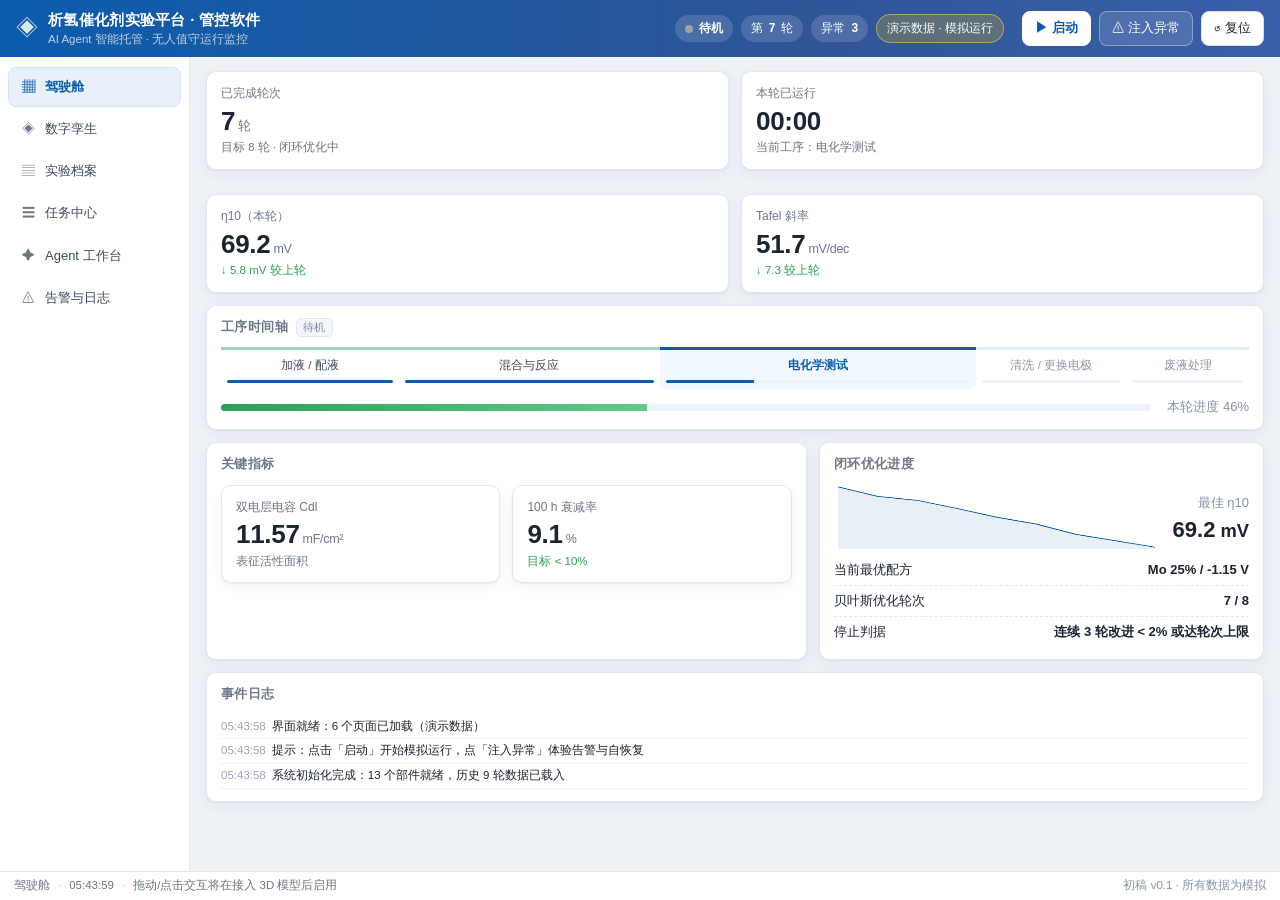
==== 展示网页/index.html @ 6a562237 "feat: 展示网页初稿 v0.1 + 目录分块重组 + 3D数字孪生 + 改造规格书 新增 展示网页/：管控软件初稿（6 页面：驾驶舱/数字孪生占位/实验档案/任务中心/Agent 工作台/告警日志" ====
<!DOCTYPE html>
<html lang="zh-CN">
<head>
<meta charset="utf-8">
<meta name="viewport" content="width=device-width, initial-scale=1">
<title>析氢催化剂实验平台 · 管控软件（初稿）</title>
<link rel="stylesheet" href="assets/app.css">
</head>
<body>
<div id="app">

  <header class="topbar">
    <div class="brand">
      <span class="logo">◈</span>
      <div>
        <div class="t1">析氢催化剂实验平台 · 管控软件</div>
        <div class="t2">AI Agent 智能托管 · 无人值守运行监控</div>
      </div>
    </div>
    <div class="grow"></div>
    <div class="pills">
      <span class="pill"><i class="dot s-idle" id="hdrStateDot"></i><b id="hdrState">待机</b></span>
      <span class="pill">第 <b id="hdrRound">–</b> 轮</span>
      <span class="pill">异常 <b id="hdrAlarm">0</b></span>
      <span class="pill demo-pill" title="界面数据为模拟生成，非真实实验数据">演示数据 · 模拟运行</span>
    </div>
    <div class="actions">
      <button id="btnRun" class="primary">▶ 启动</button>
      <button id="btnFault" class="danger">⚠ 注入异常</button>
      <button id="btnReset">↺ 复位</button>
    </div>
  </header>

  <div class="body">
    <nav class="side" id="nav"></nav>
    <main class="main" id="view"></main>
  </div>

  <footer class="statusbar">
    <span id="sbPage">驾驶舱</span>
    <span class="sep">·</span>
    <span id="sbClock">--:--:--</span>
    <span class="sep">·</span>
    <span id="sbHint">拖动/点击交互将在接入 3D 模型后启用</span>
    <div class="grow"></div>
    <span class="muted">初稿 v0.1 · 所有数据为模拟</span>
  </footer>
</div>

<div id="errbox"></div>

<!-- 数据与核心 -->
<script src="assets/data.js"></script>
<script src="core/bus.js"></script>
<script src="core/sim.js"></script>
<!-- 组件与图表 -->
<script src="ui/kit.js"></script>
<!-- 视图 -->
<script src="views/dashboard.js"></script>
<script src="views/twin.js"></script>
<script src="views/archive.js"></script>
<script src="views/tasks.js"></script>
<script src="views/agent.js"></script>
<script src="views/logs.js"></script>
<!-- 启动 -->
<script src="app.js"></script>
</body>
</html>
---- 展示网页/assets/app.css ----
/* ============ 设计系统 ============ */
:root{
  --bg:#eef2f7;
  --panel:#ffffff;
  --ink:#1b2430;
  --sub:#6b7787;
  --line:#e2e8f0;
  --line2:#d5dee9;
  --brand:#0b5cad;
  --brand2:#2f5597;
  --run:#2f9e57;
  --warn:#e39a12;
  --err:#d03434;
  --idle:#9aa4ad;
  --chip:#f2f6fb;
  --radius:10px;
  --shadow:0 1px 2px rgba(20,40,70,.05), 0 4px 14px rgba(20,40,70,.05);
}
*{box-sizing:border-box}
html,body{height:100%;margin:0}
body{
  font:13px/1.55 "Microsoft YaHei","PingFang SC","Segoe UI",sans-serif;
  color:var(--ink);background:var(--bg);overflow:hidden;
}
#app{display:flex;flex-direction:column;height:100%}
.grow{flex:1}
.muted{color:#8494a8}
.sep{color:#c3ccd8;margin:0 6px}

/* ---------- 顶栏 ---------- */
.topbar{
  flex:0 0 auto;display:flex;align-items:center;gap:18px;
  padding:8px 16px;color:#fff;
  background:linear-gradient(96deg,#0b5cad 0%,#2f5597 62%,#3a5fa8 100%);
}
.brand{display:flex;align-items:center;gap:10px;min-width:0}
.brand .logo{font-size:22px;opacity:.85}
.brand .t1{font-size:15px;font-weight:600;letter-spacing:.3px;white-space:nowrap}
.brand .t2{font-size:11.5px;opacity:.72;white-space:nowrap}
.pills{display:flex;align-items:center;gap:8px;flex-wrap:wrap}
.pill{
  display:inline-flex;align-items:center;gap:6px;
  font-size:12px;padding:4px 10px;border-radius:999px;
  background:rgba(255,255,255,.14);
}
.pill b{font-weight:600;font-variant-numeric:tabular-nums}
.demo-pill{background:rgba(255,196,0,.22);border:1px solid rgba(255,214,94,.5);cursor:help}
.actions{display:flex;gap:8px}

/* ---------- 按钮 ---------- */
button{
  font:inherit;border:1px solid var(--line2);background:#fff;color:var(--ink);
  padding:6px 12px;border-radius:8px;cursor:pointer;transition:.15s;white-space:nowrap;
}
button:hover{border-color:#b9c7d8;background:#f7fafd}
button:active{transform:translateY(1px)}
button.primary{background:#fff;color:#0b5cad;border-color:#fff;font-weight:600}
button.primary:hover{background:#eaf3ff}
button.danger{background:rgba(255,255,255,.12);color:#fff;border-color:rgba(255,255,255,.35)}
button.danger:hover{background:rgba(255,255,255,.22)}
.topbar button.plain{background:rgba(255,255,255,.12);color:#fff;border-color:rgba(255,255,255,.35)}
.topbar button.plain:hover{background:rgba(255,255,255,.22)}

/* ---------- 布局 ---------- */
.body{flex:1;display:flex;min-height:0}
.side{
  flex:0 0 190px;background:var(--panel);border-right:1px solid var(--line);
  padding:10px 8px;overflow:auto;
}
.navitem{
  display:flex;align-items:center;gap:9px;padding:9px 11px;border-radius:8px;
  color:#3d4b5e;cursor:pointer;font-size:13px;margin-bottom:2px;
  border:1px solid transparent;user-select:none;
}
.navitem .ic{width:16px;text-align:center;opacity:.75}
.navitem:hover{background:#f5f9fd;border-color:#e6eef7}
.navitem.active{background:#e8f1fb;color:#0b5cad;border-color:#d3e5f8;font-weight:600}
.navitem .cnt{
  margin-left:auto;font-size:11px;background:var(--err);color:#fff;
  border-radius:999px;padding:0 6px;min-width:18px;text-align:center;
}
.main{flex:1;min-width:0;overflow:auto;padding:14px 16px 24px}

/* ---------- 卡片 ---------- */
.card{
  background:var(--panel);border:1px solid var(--line);border-radius:var(--radius);
  box-shadow:var(--shadow);padding:12px 14px;margin-bottom:12px;
}
.card>h3{
  margin:0 0 10px;font-size:12.5px;color:var(--sub);font-weight:600;
  letter-spacing:.4px;display:flex;align-items:center;gap:8px;
}
.card>h3 .tag{
  font-size:11px;font-weight:400;color:#7b8a9c;background:var(--chip);
  border:1px solid var(--line);border-radius:5px;padding:0 6px;
}
.grid{display:grid;gap:12px}
.g4{grid-template-columns:repeat(4,1fr)}
.g3{grid-template-columns:repeat(3,1fr)}
.g2{grid-template-columns:repeat(2,1fr)}
.g23{grid-template-columns:1.35fr 1fr}
.g32{grid-template-columns:1fr 1.35fr}
@media (max-width:1280px){ .g4{grid-template-columns:repeat(2,1fr)} }

/* ---------- 统计卡 ---------- */
.stat{padding:12px 14px}
.stat .k{font-size:12px;color:var(--sub)}
.stat .v{
  font-size:26px;font-weight:600;line-height:1.25;margin-top:2px;
  font-variant-numeric:tabular-nums;letter-spacing:-.3px;
}
.stat .v small{font-size:12.5px;font-weight:400;color:var(--sub);margin-left:3px}
.stat .d{font-size:11.5px;color:var(--sub);margin-top:2px}
.stat .d.up{color:var(--run)} .stat .d.down{color:var(--err)}

/* ---------- 状态点/徽标 ---------- */
.dot{width:8px;height:8px;border-radius:50%;display:inline-block;background:var(--idle)}
.s-idle{background:var(--idle)} .s-run{background:var(--run)}
.s-warn{background:var(--warn)} .s-err{background:var(--err)}
.badge{
  display:inline-block;font-size:11.5px;padding:1px 8px;border-radius:999px;
  border:1px solid transparent;white-space:nowrap;
}
.b-idle{background:#f1f4f8;color:#6b7787;border-color:#e3e9f0}
.b-run{background:#e9f7ee;color:#1f7a44;border-color:#c9ecd7}
.b-warn{background:#fdf5e3;color:#8a5f00;border-color:#f4e0b0}
.b-err{background:#fdecec;color:#a32020;border-color:#f5c8c8}
.b-info{background:#eaf2fb;color:#0b5cad;border-color:#d0e3f7}

/* ---------- 告警横幅 ---------- */
.banner{
  display:none;align-items:center;gap:10px;padding:9px 12px;border-radius:9px;
  margin-bottom:12px;font-size:12.5px;
}
.banner.show{display:flex}
.banner.hold{background:#fff8e8;border:1px solid #f2d69a;color:#7c5800}
.banner.stop{background:#ffeeed;border:1px solid #f3bfbd;color:#9c1c1c;animation:blink 1.1s infinite}
@keyframes blink{50%{opacity:.62}}

/* ---------- 表格 ---------- */
table{width:100%;border-collapse:collapse;font-size:12.5px}
th,td{text-align:left;padding:7px 8px;border-bottom:1px solid var(--line)}
th{font-size:11.5px;color:var(--sub);font-weight:600;background:#fafcfe;white-space:nowrap}
tbody tr{cursor:pointer}
tbody tr:hover{background:#f6fafe}
tbody tr.sel{background:#eaf3fd}
td.num,th.num{text-align:right;font-variant-numeric:tabular-nums}

/* ---------- 时间轴 ---------- */
.tl{display:flex;gap:0;margin:6px 0 2px}
.tl .seg{
  flex:var(--w) 1 0;position:relative;padding:7px 6px 6px;font-size:11.5px;
  color:#8b98a8;border-top:3px solid #e6ecf3;text-align:center;
}
.tl .seg.done{color:#3d4b5e;border-top-color:#9fd3b4}
.tl .seg.cur{color:#0b5cad;font-weight:600;border-top-color:var(--brand);background:#f2f8ff;border-radius:0 0 6px 6px}
.tl .seg .bar{height:3px;background:#eef3f9;border-radius:2px;margin-top:5px;overflow:hidden}
.tl .seg .bar i{display:block;height:100%;background:var(--brand)}

/* ---------- 进度条 ---------- */
.pbar{height:7px;background:#eef3f9;border-radius:99px;overflow:hidden}
.pbar i{display:block;height:100%;background:linear-gradient(90deg,#2f9e57,#63c98a);transition:width .25s}

/* ---------- 列表 ---------- */
.row{display:flex;align-items:center;gap:8px;padding:7px 0;border-bottom:1px dashed var(--line)}
.row:last-child{border-bottom:0}
.row .nm{flex:1;min-width:0;overflow:hidden;text-overflow:ellipsis;white-space:nowrap}
.row .st{font-size:11.5px;color:var(--sub)}

/* ---------- 日志 ---------- */
.log{font-size:11.5px;max-height:280px;overflow:auto}
.log div{padding:3px 0;border-bottom:1px dotted var(--line)}
.log .t{color:#9aa8b8;margin-right:6px;font-variant-numeric:tabular-nums}
.log .e{color:#a32020} .log .w{color:#8a5f00}

/* ---------- 3D 占位 ---------- */
.twin-wrap{display:grid;grid-template-columns:1fr 300px;gap:12px}
.twin-canvas{
  position:relative;background:linear-gradient(180deg,#f7fafd,#e9eff7);
  border:1px solid var(--line);border-radius:10px;overflow:hidden;height:460px;
}
.twin-canvas canvas{display:block;width:100%;height:100%}
.twin-badge{
  position:absolute;left:12px;top:10px;font-size:11.5px;color:#7b8a9c;
  background:rgba(255,255,255,.85);border:1px dashed #b9c7d8;border-radius:6px;padding:3px 8px;
}

/* ---------- 其他 ---------- */
.kv{display:flex;justify-content:space-between;gap:10px;padding:5px 0;border-bottom:1px dashed var(--line)}
.kv:last-child{border-bottom:0}
.kv span:last-child{font-weight:600;font-variant-numeric:tabular-nums}
.chip{
  display:inline-block;font-size:11.5px;background:var(--chip);border:1px solid var(--line);
  border-radius:5px;padding:1px 7px;margin:2px 4px 2px 0;
}
textarea,input[type=text]{
  font:inherit;width:100%;border:1px solid var(--line2);border-radius:8px;
  padding:8px 10px;background:#fcfdff;color:var(--ink);resize:vertical;
}
textarea:focus,input[type=text]:focus{outline:none;border-color:#8fbce8;box-shadow:0 0 0 3px #eaf3fd}
.btnrow{display:flex;gap:8px;flex-wrap:wrap;margin-top:10px}
.trace{border:1px solid var(--line);border-radius:8px;padding:8px 10px;margin-bottom:8px;background:#fcfdff}
.trace .hd{display:flex;gap:8px;align-items:center;font-size:12.5px}
.trace .bd{margin-top:6px;font-size:12px;color:#46536a;display:none}
.trace.open .bd{display:block}
.trace .bd ol{margin:6px 0 0 18px;padding:0}
.trace .bd li{margin:3px 0}
.cand{border:1px solid var(--line);border-radius:9px;padding:10px 12px;margin-bottom:8px;background:#fff}
.cand .t{font-weight:600;font-size:13px;display:flex;gap:8px;align-items:center}
.cand .m{font-size:12px;color:var(--sub);margin-top:4px}
.cand .e{font-size:11.5px;color:#5a6b80;margin-top:6px;background:var(--chip);border-radius:6px;padding:5px 8px}
.cand.sel{border-color:#8fbce8;box-shadow:0 0 0 3px #eaf3fd}

/* ---------- 错误框 ---------- */
#errbox{
  position:fixed;left:12px;right:12px;bottom:12px;z-index:99;display:none;
  background:#ffeeed;border:1px solid #f3bfbd;color:#9c1c1c;border-radius:8px;
  padding:10px 12px;font-size:12px;white-space:pre-wrap;max-height:40vh;overflow:auto;
}

/* ---------- 底部状态栏 ---------- */
.statusbar{
  flex:0 0 auto;display:flex;align-items:center;gap:2px;padding:5px 14px;
  background:var(--panel);border-top:1px solid var(--line);font-size:11.5px;color:var(--sub);
}
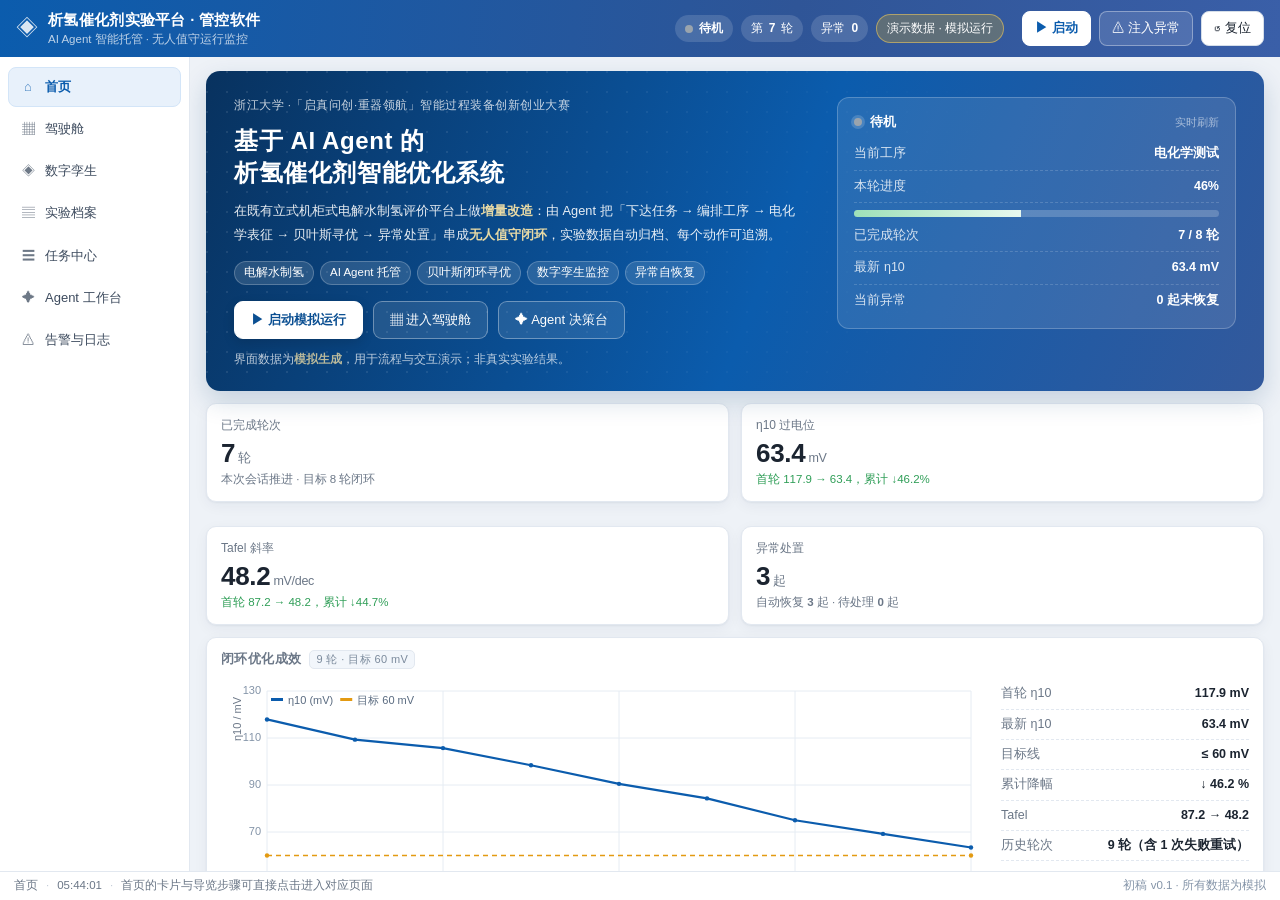
==== commit 6413b8c9: "feat: 展示网页新增首页（项目总览 v0.2） - views/home.js：Hero 价值主张 + 实时状态卡 + 关键指标 + η10 收敛曲线   + 6 张能力卡 + 5 步现场导览 +" ====
--- a/展示网页/index.html
+++ b/展示网页/index.html
@@ -56,6 +56,7 @@
 <!-- 组件与图表 -->
 <script src="ui/kit.js"></script>
 <!-- 视图 -->
+<script src="views/home.js"></script>
 <script src="views/dashboard.js"></script>
 <script src="views/twin.js"></script>
 <script src="views/archive.js"></script>
--- a/展示网页/assets/app.css
+++ b/展示网页/assets/app.css
@@ -223,3 +223,135 @@
   flex:0 0 auto;display:flex;align-items:center;gap:2px;padding:5px 14px;
   background:var(--panel);border-top:1px solid var(--line);font-size:11.5px;color:var(--sub);
 }
+
+/* ============================================================
+   首页（项目总览）
+   ============================================================ */
+.home-hero{
+  position:relative;overflow:hidden;border-radius:14px;margin-bottom:12px;
+  padding:26px 28px 22px;color:#fff;
+  background:linear-gradient(112deg,#08325f 0%,#0b5cad 54%,#33599c 100%);
+  box-shadow:0 10px 26px rgba(11,60,110,.18);
+}
+.home-hero .deco{
+  position:absolute;inset:0;pointer-events:none;opacity:.5;
+  background-image:radial-gradient(circle at 1px 1px,rgba(255,255,255,.18) 1px,transparent 0);
+  background-size:20px 20px;
+  -webkit-mask-image:linear-gradient(105deg,#000 22%,transparent 72%);
+  mask-image:linear-gradient(105deg,#000 22%,transparent 72%);
+}
+.hero-grid{position:relative;display:grid;grid-template-columns:1.18fr .82fr;gap:30px;align-items:start}
+.home-hero .kicker{font-size:11.5px;letter-spacing:.5px;opacity:.78;margin-bottom:10px}
+.home-hero h1{margin:0 0 10px;font-size:24px;line-height:1.34;font-weight:700;letter-spacing:.6px}
+.home-hero .lede{margin:0 0 14px;font-size:12.8px;line-height:1.88;opacity:.9;max-width:52em}
+.home-hero .lede b{color:#ffe9a8;font-weight:600}
+.hero-tags{display:flex;flex-wrap:wrap;gap:6px;margin-bottom:16px}
+.hero-tags .ht{
+  font-size:11.5px;padding:2px 9px;border-radius:999px;
+  background:rgba(255,255,255,.13);border:1px solid rgba(255,255,255,.22);
+}
+.hero-btns{display:flex;gap:10px;flex-wrap:wrap}
+.hero-btns button{font-size:13px;padding:8px 16px;border-radius:9px}
+button.hero-primary{background:#fff;color:#0b4f92;border-color:#fff;font-weight:700;box-shadow:0 4px 12px rgba(0,0,0,.13)}
+button.hero-primary:hover{background:#eaf3ff;border-color:#eaf3ff}
+button.hero-ghost{background:rgba(255,255,255,.1);color:#fff;border-color:rgba(255,255,255,.34)}
+button.hero-ghost:hover{background:rgba(255,255,255,.2);border-color:rgba(255,255,255,.5)}
+.hero-note{margin-top:12px;font-size:11.5px;opacity:.72}
+.hero-note b{color:#ffe9a8}
+
+/* 首页 · 实时状态卡 */
+.hero-status{
+  background:rgba(255,255,255,.1);border:1px solid rgba(255,255,255,.22);
+  border-radius:12px;padding:14px 16px 12px;
+}
+.hero-status .hs-hd{display:flex;align-items:center;gap:8px;font-size:13px;margin-bottom:6px}
+.hero-status .hs-hd .dot{box-shadow:0 0 0 3px rgba(255,255,255,.16)}
+.hero-status .hs-hd .hs-live{margin-left:auto;font-size:11px;opacity:.55}
+.hero-status .kv{
+  border-bottom:1px dashed rgba(255,255,255,.16);
+  color:rgba(255,255,255,.82);font-size:12.5px;padding:6px 0;
+}
+.hero-status .kv:last-child{border-bottom:0}
+.hero-status .kv span:last-child{color:#fff}
+.hero-status .pbar{background:rgba(255,255,255,.2);margin:7px 0 3px}
+.hero-status .pbar i{background:linear-gradient(90deg,#9ee0b8,#e8f9ef)}
+
+/* 首页 · 分区标题 */
+.sec-hd{
+  display:flex;align-items:baseline;gap:10px;
+  margin:18px 2px 10px;font-size:13.5px;font-weight:600;color:#2a3a4d;
+}
+.sec-hd::before{
+  content:"";width:3px;height:13px;border-radius:2px;background:var(--brand);
+  display:inline-block;transform:translateY(1px);
+}
+.sec-hd .muted{font-size:11.5px;font-weight:400}
+
+/* 首页 · 能力卡 */
+.cap{display:flex;gap:12px;cursor:pointer;margin-bottom:0;transition:transform .16s,border-color .16s,box-shadow .16s}
+.cap:hover{transform:translateY(-2px);border-color:#cfe0f2;box-shadow:0 8px 22px rgba(20,40,70,.1)}
+.cap .cap-ic{
+  flex:0 0 38px;height:38px;border-radius:10px;display:flex;align-items:center;justify-content:center;
+  font-size:18px;color:#0b5cad;background:#eaf2fb;border:1px solid #d8e6f6;
+}
+.cap .cap-bd{min-width:0}
+.cap .cap-t{font-size:13px;font-weight:600;display:flex;align-items:center;gap:8px}
+.cap .cap-t .chip{font-size:10.5px;font-weight:400}
+.cap .cap-d{font-size:12px;color:var(--sub);line-height:1.7;margin-top:5px}
+.cap .cap-go{font-size:11.5px;color:#0b5cad;margin-top:7px;opacity:.72}
+.cap:hover .cap-go{opacity:1}
+
+/* 首页 · 导览路线 */
+.steps{display:grid;grid-template-columns:repeat(5,1fr);gap:10px}
+.step{
+  position:relative;background:#fff;border:1px solid var(--line);border-radius:10px;
+  padding:11px 12px;cursor:pointer;transition:transform .16s,border-color .16s,background .16s;
+}
+.step:hover{transform:translateY(-2px);border-color:#cfe0f2;background:#fafcff}
+.step .n{
+  width:20px;height:20px;border-radius:50%;background:#eaf2fb;color:#0b5cad;
+  border:1px solid #d3e5f8;font-size:11.5px;font-weight:700;
+  display:flex;align-items:center;justify-content:center;margin-bottom:7px;
+}
+.step .t{font-size:12.5px;font-weight:600;color:#2a3a4d}
+.step .d{font-size:11.5px;color:var(--sub);line-height:1.65;margin-top:4px}
+.step::after{
+  content:"→";position:absolute;right:-9px;top:50%;transform:translateY(-50%);
+  color:#c3ccd8;font-size:12px;
+}
+.step:last-child::after{display:none}
+
+/* 首页 · 收敛成效 */
+.conv-wrap{display:grid;grid-template-columns:1fr 248px;gap:18px;align-items:start}
+.conv-side .kv{font-size:12.5px;padding:5px 0}
+.conv-side .kv span:first-child{color:var(--sub)}
+
+/* 首页 · 能力边界 */
+.honest{border:1px dashed #cdd9e6;background:#fbfdff;border-radius:10px;padding:12px 16px}
+.honest .honest-t{font-size:12.5px;font-weight:600;color:#7a5c00;margin-bottom:6px}
+.honest ul{margin:0;padding-left:18px;font-size:12px;color:#4a5a6e;line-height:1.85}
+.honest li b{color:#2a3a4d}
+.honest li u{text-decoration-color:#e39a12;text-underline-offset:2px}
+
+/* 首页 · 配套文档 */
+.docidx{margin-bottom:0}
+.docidx .docs{display:flex;flex-wrap:wrap;gap:8px}
+.docidx .docs a{
+  font-size:12px;color:#0b5cad;text-decoration:none;
+  background:#f2f7fd;border:1px solid #dbe8f6;border-radius:7px;padding:5px 10px;transition:.15s;
+}
+.docidx .docs a:hover{background:#e7f1fc;border-color:#c2daf4}
+
+/* 首页 · 窄屏适配 */
+@media (max-width:1280px){ .grid.g3{grid-template-columns:repeat(2,1fr)} }
+@media (max-width:1180px){
+  .hero-grid{grid-template-columns:1fr;gap:18px}
+  .home-hero h1{font-size:21px}
+  .steps{grid-template-columns:repeat(2,1fr)}
+  .step::after{display:none}
+  .conv-wrap{grid-template-columns:1fr}
+}
+@media (prefers-reduced-motion:reduce){
+  .cap,.step{transition:none}
+  .cap:hover,.step:hover{transform:none}
+}
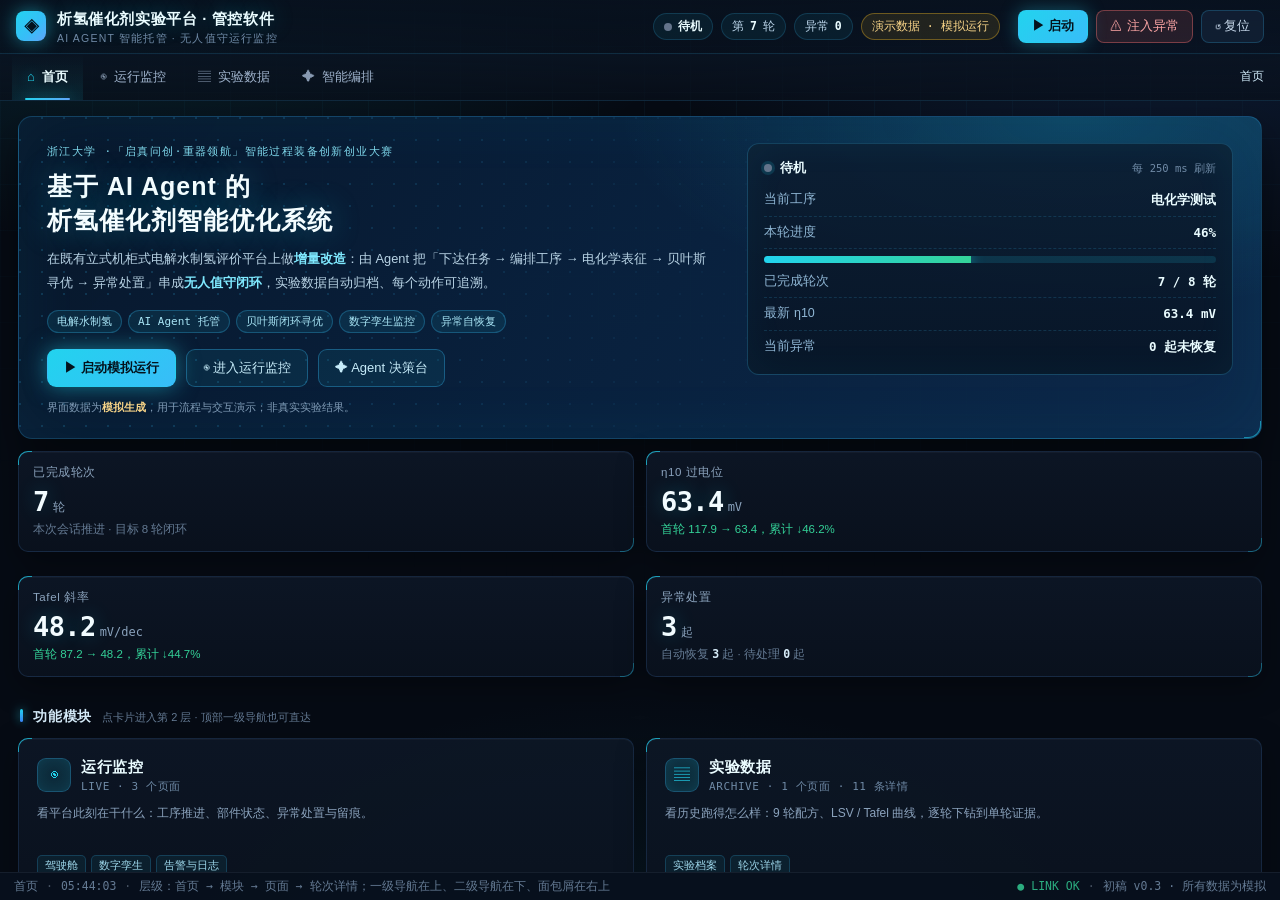
==== commit af55a61a: "feat: 展示网页 v0.3 — 深色科技风 + 顶部导航窗格 + 四层逐级下钻 信息架构（core/bus.js） - A.pages（页面元数据）+ A.groups（三个模块）+ A.grou" ====
--- a/展示网页/index.html
+++ b/展示网页/index.html
@@ -3,18 +3,19 @@
 <head>
 <meta charset="utf-8">
 <meta name="viewport" content="width=device-width, initial-scale=1">
-<title>析氢催化剂实验平台 · 管控软件（初稿）</title>
+<title>析氢催化剂实验平台 · 管控软件 v0.3</title>
 <link rel="stylesheet" href="assets/app.css">
 </head>
 <body>
 <div id="app">
 
+  <!-- 顶栏 -->
   <header class="topbar">
     <div class="brand">
       <span class="logo">◈</span>
       <div>
         <div class="t1">析氢催化剂实验平台 · 管控软件</div>
-        <div class="t2">AI Agent 智能托管 · 无人值守运行监控</div>
+        <div class="t2">AI AGENT 智能托管 · 无人值守运行监控</div>
       </div>
     </div>
     <div class="grow"></div>
@@ -27,23 +28,29 @@
     <div class="actions">
       <button id="btnRun" class="primary">▶ 启动</button>
       <button id="btnFault" class="danger">⚠ 注入异常</button>
-      <button id="btnReset">↺ 复位</button>
+      <button id="btnReset" class="plain">↺ 复位</button>
     </div>
   </header>
 
+  <!-- 顶部导航窗格（一级模块 + 二级页面 + 面包屑） -->
+  <nav class="navpane" id="navpane"></nav>
+
+  <!-- 内容区 -->
   <div class="body">
-    <nav class="side" id="nav"></nav>
     <main class="main" id="view"></main>
   </div>
 
+  <!-- 状态栏 -->
   <footer class="statusbar">
-    <span id="sbPage">驾驶舱</span>
+    <span id="sbPage">首页</span>
     <span class="sep">·</span>
     <span id="sbClock">--:--:--</span>
     <span class="sep">·</span>
-    <span id="sbHint">拖动/点击交互将在接入 3D 模型后启用</span>
+    <span id="sbHint"></span>
     <div class="grow"></div>
-    <span class="muted">初稿 v0.1 · 所有数据为模拟</span>
+    <span class="ok">● LINK OK</span>
+    <span class="sep">·</span>
+    <span>初稿 v0.3 · 所有数据为模拟</span>
   </footer>
 </div>
 
@@ -55,11 +62,13 @@
 <script src="core/sim.js"></script>
 <!-- 组件与图表 -->
 <script src="ui/kit.js"></script>
-<!-- 视图 -->
+<!-- 视图：第一层 首页 / 第二层 模块总览 / 第三层 功能页与轮次详情 -->
 <script src="views/home.js"></script>
+<script src="views/module.js"></script>
 <script src="views/dashboard.js"></script>
 <script src="views/twin.js"></script>
 <script src="views/archive.js"></script>
+<script src="views/round.js"></script>
 <script src="views/tasks.js"></script>
 <script src="views/agent.js"></script>
 <script src="views/logs.js"></script>
--- a/展示网页/assets/app.css
+++ b/展示网页/assets/app.css
@@ -1,98 +1,211 @@
-/* ============ 设计系统 ============ */
+/* ============================================================
+   析氢催化剂实验平台 · 管控软件
+   设计系统 v0.3 —— 深色科技风（HUD / 网格底 / 青色辉光 / 等宽数字）
+   ============================================================ */
+
 :root{
-  --bg:#eef2f7;
-  --panel:#ffffff;
-  --ink:#1b2430;
-  --sub:#6b7787;
-  --line:#e2e8f0;
-  --line2:#d5dee9;
-  --brand:#0b5cad;
-  --brand2:#2f5597;
-  --run:#2f9e57;
-  --warn:#e39a12;
-  --err:#d03434;
-  --idle:#9aa4ad;
-  --chip:#f2f6fb;
+  /* 底色与面板 */
+  --bg:#060b14;
+  --bg2:#08111e;
+  --panel:rgba(13,23,38,.92);
+  --panel2:rgba(17,30,49,.9);
+  --glass:rgba(20,36,58,.66);
+  /* 文字 */
+  --ink:#e6f0fa;
+  --ink2:#c6d8ea;
+  --sub:#8ba3bd;
+  --dim:#647a93;
+  /* 线条 */
+  --line:rgba(96,165,250,.14);
+  --line2:rgba(120,180,255,.28);
+  --hair:rgba(148,163,184,.1);
+  /* 主题色 */
+  --brand:#22d3ee;
+  --brand2:#38bdf8;
+  --brand3:#3b82f6;
+  --run:#34d399;
+  --warn:#fbbf24;
+  --err:#f87171;
+  --idle:#64748b;
+  --chip:rgba(34,211,238,.08);
   --radius:10px;
-  --shadow:0 1px 2px rgba(20,40,70,.05), 0 4px 14px rgba(20,40,70,.05);
-}
+  --shadow:0 10px 30px rgba(0,0,0,.34), inset 0 1px 0 rgba(255,255,255,.03);
+  --glow:0 0 18px rgba(34,211,238,.28);
+  --mono:ui-monospace,"Cascadia Mono","JetBrains Mono",Consolas,"Microsoft YaHei",monospace;
+}
+
 *{box-sizing:border-box}
 html,body{height:100%;margin:0}
 body{
   font:13px/1.55 "Microsoft YaHei","PingFang SC","Segoe UI",sans-serif;
-  color:var(--ink);background:var(--bg);overflow:hidden;
-}
-#app{display:flex;flex-direction:column;height:100%}
+  color:var(--ink);overflow:hidden;
+  background:
+    radial-gradient(1100px 560px at 8% -12%, rgba(34,211,238,.16), transparent 62%),
+    radial-gradient(900px 520px at 92% -6%, rgba(59,130,246,.18), transparent 64%),
+    radial-gradient(700px 420px at 50% 110%, rgba(14,116,144,.16), transparent 70%),
+    var(--bg);
+}
+/* 全局网格底 */
+body::before{
+  content:"";position:fixed;inset:0;z-index:0;pointer-events:none;
+  background-image:
+    linear-gradient(rgba(56,189,248,.055) 1px,transparent 1px),
+    linear-gradient(90deg,rgba(56,189,248,.055) 1px,transparent 1px);
+  background-size:46px 46px,46px 46px;
+  -webkit-mask-image:radial-gradient(1300px 760px at 50% -8%,#000 12%,rgba(0,0,0,.45) 62%,transparent 88%);
+  mask-image:radial-gradient(1300px 760px at 50% -8%,#000 12%,rgba(0,0,0,.45) 62%,transparent 88%);
+}
+#app{position:relative;z-index:1;display:flex;flex-direction:column;height:100%}
 .grow{flex:1}
-.muted{color:#8494a8}
-.sep{color:#c3ccd8;margin:0 6px}
-
-/* ---------- 顶栏 ---------- */
+.muted{color:var(--dim)}
+.sep{color:rgba(148,163,184,.45);margin:0 6px}
+.mono{font-family:var(--mono);font-variant-numeric:tabular-nums}
+
+/* ---------- 滚动条 ---------- */
+::-webkit-scrollbar{width:10px;height:10px}
+::-webkit-scrollbar-track{background:transparent}
+::-webkit-scrollbar-thumb{background:rgba(96,165,250,.22);border-radius:6px;border:2px solid transparent;background-clip:content-box}
+::-webkit-scrollbar-thumb:hover{background:rgba(34,211,238,.4);background-clip:content-box}
+
+/* ============================================================
+   一、顶栏
+   ============================================================ */
 .topbar{
   flex:0 0 auto;display:flex;align-items:center;gap:18px;
-  padding:8px 16px;color:#fff;
-  background:linear-gradient(96deg,#0b5cad 0%,#2f5597 62%,#3a5fa8 100%);
-}
-.brand{display:flex;align-items:center;gap:10px;min-width:0}
-.brand .logo{font-size:22px;opacity:.85}
-.brand .t1{font-size:15px;font-weight:600;letter-spacing:.3px;white-space:nowrap}
-.brand .t2{font-size:11.5px;opacity:.72;white-space:nowrap}
+  padding:0 16px;height:54px;
+  background:linear-gradient(180deg,rgba(8,17,30,.96),rgba(8,17,30,.78));
+  border-bottom:1px solid rgba(56,189,248,.16);
+  box-shadow:0 1px 0 rgba(34,211,238,.08),0 8px 24px rgba(0,0,0,.35);
+}
+.brand{display:flex;align-items:center;gap:11px;min-width:0}
+.brand .logo{
+  width:30px;height:30px;flex:0 0 30px;display:flex;align-items:center;justify-content:center;
+  font-size:15px;color:#04121c;border-radius:8px;font-weight:700;
+  background:linear-gradient(135deg,#22d3ee,#38bdf8 60%,#60a5fa);
+  box-shadow:0 0 18px rgba(34,211,238,.5);
+}
+.brand .t1{
+  font-size:15px;font-weight:600;letter-spacing:.6px;color:#eafcff;
+  text-shadow:0 0 22px rgba(34,211,238,.35);white-space:nowrap;
+}
+.brand .t2{font-size:10.5px;color:#6f8aa6;letter-spacing:1.2px;white-space:nowrap}
 .pills{display:flex;align-items:center;gap:8px;flex-wrap:wrap}
 .pill{
   display:inline-flex;align-items:center;gap:6px;
-  font-size:12px;padding:4px 10px;border-radius:999px;
-  background:rgba(255,255,255,.14);
-}
-.pill b{font-weight:600;font-variant-numeric:tabular-nums}
-.demo-pill{background:rgba(255,196,0,.22);border:1px solid rgba(255,214,94,.5);cursor:help}
+  font-size:11.5px;padding:4px 10px;border-radius:999px;
+  background:rgba(34,211,238,.07);border:1px solid rgba(56,189,248,.18);
+  color:#b9d3e8;font-family:var(--mono);
+}
+.pill b{font-weight:600;color:#eafcff;font-variant-numeric:tabular-nums}
+.demo-pill{
+  background:rgba(251,191,36,.1);border-color:rgba(251,191,36,.35);color:#f7d488;cursor:help;
+}
 .actions{display:flex;gap:8px}
 
 /* ---------- 按钮 ---------- */
 button{
-  font:inherit;border:1px solid var(--line2);background:#fff;color:var(--ink);
-  padding:6px 12px;border-radius:8px;cursor:pointer;transition:.15s;white-space:nowrap;
-}
-button:hover{border-color:#b9c7d8;background:#f7fafd}
+  font:inherit;font-size:12.5px;border:1px solid rgba(56,189,248,.22);background:rgba(20,36,58,.7);
+  color:var(--ink2);padding:6px 13px;border-radius:8px;cursor:pointer;transition:.15s;white-space:nowrap;
+}
+button:hover{border-color:rgba(34,211,238,.5);color:#eafcff;background:rgba(34,211,238,.12)}
 button:active{transform:translateY(1px)}
-button.primary{background:#fff;color:#0b5cad;border-color:#fff;font-weight:600}
-button.primary:hover{background:#eaf3ff}
-button.danger{background:rgba(255,255,255,.12);color:#fff;border-color:rgba(255,255,255,.35)}
-button.danger:hover{background:rgba(255,255,255,.22)}
-.topbar button.plain{background:rgba(255,255,255,.12);color:#fff;border-color:rgba(255,255,255,.35)}
-.topbar button.plain:hover{background:rgba(255,255,255,.22)}
-
-/* ---------- 布局 ---------- */
+button.primary{
+  background:linear-gradient(135deg,#22d3ee,#38bdf8);color:#04121c;border-color:transparent;font-weight:600;
+  box-shadow:0 0 18px rgba(34,211,238,.35);
+}
+button.primary:hover{background:linear-gradient(135deg,#4be0f5,#5ec5fa);color:#04121c;box-shadow:0 0 24px rgba(34,211,238,.55)}
+button.danger{background:rgba(248,113,113,.12);border-color:rgba(248,113,113,.4);color:#fca5a5}
+button.danger:hover{background:rgba(248,113,113,.2);border-color:rgba(248,113,113,.65);color:#fecaca}
+.topbar button.plain{background:rgba(20,36,58,.7)}
+
+/* ============================================================
+   二、顶部导航窗格（一级模块 + 二级页面 + 面包屑）
+   ============================================================ */
+.navpane{
+  flex:0 0 auto;z-index:2;
+  background:linear-gradient(180deg,rgba(10,20,34,.92),rgba(8,15,26,.72));
+  border-bottom:1px solid rgba(56,189,248,.12);
+}
+.navrow{display:flex;align-items:stretch;gap:2px;padding:0 12px;height:46px;overflow-x:auto;overflow-y:hidden}
+.navrow::-webkit-scrollbar{height:0}
+.tab{
+  position:relative;display:flex;align-items:center;gap:7px;
+  padding:0 15px;font-size:13px;color:#9fb3cc;cursor:pointer;white-space:nowrap;
+  transition:color .15s,background .15s;user-select:none;
+}
+.tab .ic{font-size:13px;opacity:.85}
+.tab:hover{color:#d9f6ff;background:linear-gradient(180deg,transparent,rgba(34,211,238,.07))}
+.tab.on{color:#eafcff;font-weight:600;background:linear-gradient(180deg,transparent,rgba(34,211,238,.1))}
+.tab.on .ic{color:var(--brand);opacity:1;text-shadow:0 0 12px rgba(34,211,238,.8)}
+.tab.on::after{
+  content:"";position:absolute;left:13px;right:13px;bottom:0;height:2px;border-radius:2px;
+  background:linear-gradient(90deg,#22d3ee,#60a5fa);box-shadow:0 0 14px rgba(34,211,238,.85);
+}
+.tab .cnt{
+  font-family:var(--mono);font-size:10.5px;background:rgba(248,113,113,.9);color:#1a0505;
+  border-radius:999px;padding:0 5px;min-width:16px;text-align:center;font-weight:700;
+}
+.navrow .spacer{flex:1}
+/* 面包屑 */
+.crumbs{display:flex;align-items:center;gap:6px;font-size:11.5px;font-family:var(--mono);color:#6f8aa6;padding-right:4px}
+.crumb{cursor:pointer;color:#7f9ab5;transition:.15s}
+.crumb:hover{color:var(--brand);text-shadow:0 0 10px rgba(34,211,238,.6)}
+.crumb.here{color:#cfe9f7;cursor:default}
+.crumb.here:hover{text-shadow:none;color:#cfe9f7}
+.crumb-sep{color:#3f5a75}
+/* 二级页面条 */
+.subnav{
+  display:flex;align-items:center;gap:8px;padding:0 14px 9px;overflow-x:auto;
+}
+.subnav::-webkit-scrollbar{height:0}
+.subtab{
+  display:inline-flex;align-items:center;gap:6px;white-space:nowrap;
+  font-size:12px;padding:5px 13px;border-radius:999px;cursor:pointer;
+  border:1px solid rgba(56,189,248,.16);background:rgba(15,28,46,.66);color:#9fb3cc;transition:.15s;
+}
+.subtab:hover{border-color:rgba(34,211,238,.42);color:#dff6ff}
+.subtab.on{
+  color:#04121c;font-weight:600;border-color:transparent;
+  background:linear-gradient(135deg,#22d3ee,#38bdf8);
+  box-shadow:0 0 18px rgba(34,211,238,.38);
+}
+.subnav .lbl{font-size:11px;letter-spacing:1px;color:#5d7791;font-family:var(--mono);padding-right:2px}
+
+/* ============================================================
+   三、布局
+   ============================================================ */
 .body{flex:1;display:flex;min-height:0}
-.side{
-  flex:0 0 190px;background:var(--panel);border-right:1px solid var(--line);
-  padding:10px 8px;overflow:auto;
-}
-.navitem{
-  display:flex;align-items:center;gap:9px;padding:9px 11px;border-radius:8px;
-  color:#3d4b5e;cursor:pointer;font-size:13px;margin-bottom:2px;
-  border:1px solid transparent;user-select:none;
-}
-.navitem .ic{width:16px;text-align:center;opacity:.75}
-.navitem:hover{background:#f5f9fd;border-color:#e6eef7}
-.navitem.active{background:#e8f1fb;color:#0b5cad;border-color:#d3e5f8;font-weight:600}
-.navitem .cnt{
-  margin-left:auto;font-size:11px;background:var(--err);color:#fff;
-  border-radius:999px;padding:0 6px;min-width:18px;text-align:center;
-}
-.main{flex:1;min-width:0;overflow:auto;padding:14px 16px 24px}
-
-/* ---------- 卡片 ---------- */
+.main{flex:1;min-width:0;overflow:auto;padding:15px 18px 26px}
+
+/* ============================================================
+   四、卡片（HUD 角标）
+   ============================================================ */
 .card{
-  background:var(--panel);border:1px solid var(--line);border-radius:var(--radius);
+  position:relative;background:linear-gradient(180deg,var(--panel),rgba(10,18,30,.92));
+  border:1px solid var(--line);border-radius:var(--radius);
   box-shadow:var(--shadow);padding:12px 14px;margin-bottom:12px;
 }
+.card::before{
+  content:"";position:absolute;left:-1px;top:-1px;width:13px;height:13px;
+  border-top:1.5px solid rgba(34,211,238,.7);border-left:1.5px solid rgba(34,211,238,.7);
+  border-top-left-radius:var(--radius);pointer-events:none;
+}
+.card::after{
+  content:"";position:absolute;right:-1px;bottom:-1px;width:13px;height:13px;
+  border-bottom:1.5px solid rgba(34,211,238,.35);border-right:1.5px solid rgba(34,211,238,.35);
+  border-bottom-right-radius:var(--radius);pointer-events:none;
+}
 .card>h3{
-  margin:0 0 10px;font-size:12.5px;color:var(--sub);font-weight:600;
-  letter-spacing:.4px;display:flex;align-items:center;gap:8px;
+  margin:0 0 10px;font-size:12.5px;color:#9dc2dd;font-weight:600;
+  letter-spacing:.8px;display:flex;align-items:center;gap:8px;
+}
+.card>h3::before{
+  content:"";width:3px;height:12px;border-radius:2px;
+  background:linear-gradient(180deg,#22d3ee,#3b82f6);box-shadow:0 0 10px rgba(34,211,238,.7);
 }
 .card>h3 .tag{
-  font-size:11px;font-weight:400;color:#7b8a9c;background:var(--chip);
-  border:1px solid var(--line);border-radius:5px;padding:0 6px;
+  font-size:10.5px;font-weight:400;color:#8fa9c2;background:var(--chip);
+  border:1px solid rgba(56,189,248,.22);border-radius:5px;padding:0 6px;letter-spacing:.2px;
 }
 .grid{display:grid;gap:12px}
 .g4{grid-template-columns:repeat(4,1fr)}
@@ -100,32 +213,35 @@
 .g2{grid-template-columns:repeat(2,1fr)}
 .g23{grid-template-columns:1.35fr 1fr}
 .g32{grid-template-columns:1fr 1.35fr}
-@media (max-width:1280px){ .g4{grid-template-columns:repeat(2,1fr)} }
+@media (max-width:1280px){ .g4{grid-template-columns:repeat(2,1fr)} .grid.g3{grid-template-columns:repeat(2,1fr)} }
 
 /* ---------- 统计卡 ---------- */
 .stat{padding:12px 14px}
-.stat .k{font-size:12px;color:var(--sub)}
+.stat .k{font-size:11.5px;color:var(--sub);letter-spacing:.6px}
 .stat .v{
-  font-size:26px;font-weight:600;line-height:1.25;margin-top:2px;
-  font-variant-numeric:tabular-nums;letter-spacing:-.3px;
-}
-.stat .v small{font-size:12.5px;font-weight:400;color:var(--sub);margin-left:3px}
-.stat .d{font-size:11.5px;color:var(--sub);margin-top:2px}
+  font-size:27px;font-weight:600;line-height:1.24;margin-top:3px;
+  font-family:var(--mono);font-variant-numeric:tabular-nums;letter-spacing:-.6px;
+  color:#f2fcff;text-shadow:0 0 20px rgba(34,211,238,.3);
+}
+.stat .v small{font-size:12px;font-weight:400;color:var(--sub);margin-left:4px;text-shadow:none;letter-spacing:0}
+.stat .d{font-size:11.5px;color:var(--dim);margin-top:3px}
 .stat .d.up{color:var(--run)} .stat .d.down{color:var(--err)}
-
-/* ---------- 状态点/徽标 ---------- */
-.dot{width:8px;height:8px;border-radius:50%;display:inline-block;background:var(--idle)}
-.s-idle{background:var(--idle)} .s-run{background:var(--run)}
-.s-warn{background:var(--warn)} .s-err{background:var(--err)}
+.stat .d b{color:#d7ecf9;font-family:var(--mono)}
+
+/* ---------- 状态点 / 徽标 ---------- */
+.dot{width:8px;height:8px;border-radius:50%;display:inline-block;background:var(--idle);position:relative}
+.dot.s-run{background:var(--run);box-shadow:0 0 10px rgba(52,211,153,.9)}
+.dot.s-warn{background:var(--warn);box-shadow:0 0 10px rgba(251,191,36,.9)}
+.dot.s-err{background:var(--err);box-shadow:0 0 10px rgba(248,113,113,.95)}
 .badge{
-  display:inline-block;font-size:11.5px;padding:1px 8px;border-radius:999px;
-  border:1px solid transparent;white-space:nowrap;
-}
-.b-idle{background:#f1f4f8;color:#6b7787;border-color:#e3e9f0}
-.b-run{background:#e9f7ee;color:#1f7a44;border-color:#c9ecd7}
-.b-warn{background:#fdf5e3;color:#8a5f00;border-color:#f4e0b0}
-.b-err{background:#fdecec;color:#a32020;border-color:#f5c8c8}
-.b-info{background:#eaf2fb;color:#0b5cad;border-color:#d0e3f7}
+  display:inline-block;font-size:11px;padding:1px 8px;border-radius:999px;
+  border:1px solid transparent;white-space:nowrap;font-family:var(--mono);
+}
+.b-idle{background:rgba(100,116,139,.16);color:#9aa9bd;border-color:rgba(100,116,139,.3)}
+.b-run{background:rgba(52,211,153,.14);color:#6ee7b7;border-color:rgba(52,211,153,.34)}
+.b-warn{background:rgba(251,191,36,.14);color:#fcd34d;border-color:rgba(251,191,36,.34)}
+.b-err{background:rgba(248,113,113,.14);color:#fca5a5;border-color:rgba(248,113,113,.36)}
+.b-info{background:rgba(34,211,238,.12);color:#67e8f9;border-color:rgba(34,211,238,.32)}
 
 /* ---------- 告警横幅 ---------- */
 .banner{
@@ -133,225 +249,346 @@
   margin-bottom:12px;font-size:12.5px;
 }
 .banner.show{display:flex}
-.banner.hold{background:#fff8e8;border:1px solid #f2d69a;color:#7c5800}
-.banner.stop{background:#ffeeed;border:1px solid #f3bfbd;color:#9c1c1c;animation:blink 1.1s infinite}
-@keyframes blink{50%{opacity:.62}}
+.banner.hold{background:rgba(251,191,36,.1);border:1px solid rgba(251,191,36,.35);color:#fcd34d}
+.banner.stop{background:rgba(248,113,113,.12);border:1px solid rgba(248,113,113,.4);color:#fca5a5;animation:blink 1.1s infinite}
+@keyframes blink{50%{opacity:.6}}
 
 /* ---------- 表格 ---------- */
 table{width:100%;border-collapse:collapse;font-size:12.5px}
-th,td{text-align:left;padding:7px 8px;border-bottom:1px solid var(--line)}
-th{font-size:11.5px;color:var(--sub);font-weight:600;background:#fafcfe;white-space:nowrap}
-tbody tr{cursor:pointer}
-tbody tr:hover{background:#f6fafe}
-tbody tr.sel{background:#eaf3fd}
-td.num,th.num{text-align:right;font-variant-numeric:tabular-nums}
+th,td{text-align:left;padding:7px 8px;border-bottom:1px solid var(--hair)}
+th{
+  font-size:11px;color:var(--sub);font-weight:600;background:rgba(56,189,248,.05);
+  white-space:nowrap;letter-spacing:.5px;
+}
+tbody tr{cursor:pointer;transition:background .12s}
+tbody tr:hover{background:rgba(34,211,238,.06)}
+tbody tr.sel{background:rgba(34,211,238,.1);box-shadow:inset 2px 0 0 var(--brand)}
+td.num,th.num{text-align:right;font-variant-numeric:tabular-nums;font-family:var(--mono)}
+td b{white-space:nowrap}
 
 /* ---------- 时间轴 ---------- */
-.tl{display:flex;gap:0;margin:6px 0 2px}
+.tl{display:flex;gap:6px;margin:6px 0 2px}
 .tl .seg{
-  flex:var(--w) 1 0;position:relative;padding:7px 6px 6px;font-size:11.5px;
-  color:#8b98a8;border-top:3px solid #e6ecf3;text-align:center;
-}
-.tl .seg.done{color:#3d4b5e;border-top-color:#9fd3b4}
-.tl .seg.cur{color:#0b5cad;font-weight:600;border-top-color:var(--brand);background:#f2f8ff;border-radius:0 0 6px 6px}
-.tl .seg .bar{height:3px;background:#eef3f9;border-radius:2px;margin-top:5px;overflow:hidden}
-.tl .seg .bar i{display:block;height:100%;background:var(--brand)}
+  flex:var(--w) 1 0;position:relative;padding:8px 8px 7px;font-size:11.5px;
+  color:#7f9ab5;background:rgba(56,189,248,.045);
+  border:1px solid rgba(96,165,250,.12);border-radius:7px;text-align:center;transition:.2s;
+}
+.tl .seg.done{color:#c6d8ea;border-color:rgba(52,211,153,.32);background:rgba(52,211,153,.06)}
+.tl .seg.cur{
+  color:#eafcff;font-weight:600;border-color:rgba(34,211,238,.55);
+  background:linear-gradient(180deg,rgba(34,211,238,.18),rgba(34,211,238,.04));
+  box-shadow:0 0 18px rgba(34,211,238,.22);
+}
+.tl .seg .bar{height:3px;background:rgba(96,165,250,.18);border-radius:2px;margin-top:6px;overflow:hidden}
+.tl .seg .bar i{display:block;height:100%;background:linear-gradient(90deg,#22d3ee,#60a5fa);box-shadow:0 0 8px rgba(34,211,238,.8)}
+
+/* ---------- 层级路径条 ---------- */
+.pathbar{display:flex;align-items:center;gap:8px;flex-wrap:wrap;font-family:var(--mono);font-size:11.5px}
+.pathbar .pn{
+  display:inline-flex;align-items:center;gap:6px;padding:5px 11px;border-radius:7px;
+  border:1px solid rgba(56,189,248,.16);background:rgba(15,28,46,.62);color:#8fb6d4;cursor:pointer;transition:.15s;
+}
+.pathbar .pn:hover{border-color:rgba(34,211,238,.45);color:#dff6ff}
+.pathbar .pn .pi{color:#5d7791}
+.pathbar .pn.on{
+  color:#04121c;font-weight:600;border-color:transparent;
+  background:linear-gradient(135deg,#22d3ee,#38bdf8);box-shadow:0 0 16px rgba(34,211,238,.35);
+}
+.pathbar .pn.on .pi{color:#04121c;opacity:.65}
+.pathbar .pa{color:#3f5a75}
+.pathbar .pn.ghost{opacity:.5;border-style:dashed;cursor:default}
+.pathbar .pn.ghost:hover{border-color:rgba(56,189,248,.16);color:#8fb6d4}
 
 /* ---------- 进度条 ---------- */
-.pbar{height:7px;background:#eef3f9;border-radius:99px;overflow:hidden}
-.pbar i{display:block;height:100%;background:linear-gradient(90deg,#2f9e57,#63c98a);transition:width .25s}
+.pbar{height:7px;background:rgba(96,165,250,.14);border-radius:99px;overflow:hidden}
+.pbar i{display:block;height:100%;background:linear-gradient(90deg,#22d3ee,#34d399);box-shadow:0 0 12px rgba(34,211,238,.6);transition:width .25s}
 
 /* ---------- 列表 ---------- */
-.row{display:flex;align-items:center;gap:8px;padding:7px 0;border-bottom:1px dashed var(--line)}
+.row{display:flex;align-items:center;gap:8px;padding:7px 0;border-bottom:1px dashed var(--hair)}
 .row:last-child{border-bottom:0}
+.row:hover{background:rgba(34,211,238,.04)}
 .row .nm{flex:1;min-width:0;overflow:hidden;text-overflow:ellipsis;white-space:nowrap}
-.row .st{font-size:11.5px;color:var(--sub)}
+.row .st{font-size:11.5px;color:var(--sub);font-family:var(--mono)}
 
 /* ---------- 日志 ---------- */
-.log{font-size:11.5px;max-height:280px;overflow:auto}
-.log div{padding:3px 0;border-bottom:1px dotted var(--line)}
-.log .t{color:#9aa8b8;margin-right:6px;font-variant-numeric:tabular-nums}
-.log .e{color:#a32020} .log .w{color:#8a5f00}
-
-/* ---------- 3D 占位 ---------- */
+.log{font-size:11.5px;max-height:280px;overflow:auto;font-family:var(--mono)}
+.log div{padding:3px 0;border-bottom:1px dotted rgba(148,163,184,.1)}
+.log .t{color:#5f7791;margin-right:6px;font-variant-numeric:tabular-nums}
+.log .e{color:#fca5a5} .log .w{color:#fcd34d}
+
+/* ---------- 3D ---------- */
 .twin-wrap{display:grid;grid-template-columns:1fr 300px;gap:12px}
 .twin-canvas{
-  position:relative;background:linear-gradient(180deg,#f7fafd,#e9eff7);
-  border:1px solid var(--line);border-radius:10px;overflow:hidden;height:460px;
+  position:relative;border:1px solid rgba(56,189,248,.2);border-radius:10px;overflow:hidden;height:calc(100vh - 210px);min-height:420px;
+  background:
+    radial-gradient(700px 400px at 50% 15%,rgba(34,211,238,.1),transparent 70%),
+    linear-gradient(180deg,#0a1422,#070e19);
+  box-shadow:inset 0 0 60px rgba(34,211,238,.06);
 }
 .twin-canvas canvas{display:block;width:100%;height:100%}
 .twin-badge{
-  position:absolute;left:12px;top:10px;font-size:11.5px;color:#7b8a9c;
-  background:rgba(255,255,255,.85);border:1px dashed #b9c7d8;border-radius:6px;padding:3px 8px;
+  position:absolute;left:12px;top:10px;font-size:11px;color:#7fd8ec;font-family:var(--mono);
+  background:rgba(6,16,28,.7);border:1px dashed rgba(34,211,238,.4);border-radius:6px;padding:3px 8px;
+  letter-spacing:.5px;
 }
 
 /* ---------- 其他 ---------- */
-.kv{display:flex;justify-content:space-between;gap:10px;padding:5px 0;border-bottom:1px dashed var(--line)}
+.kv{display:flex;justify-content:space-between;gap:10px;padding:5px 0;border-bottom:1px dashed var(--hair)}
 .kv:last-child{border-bottom:0}
-.kv span:last-child{font-weight:600;font-variant-numeric:tabular-nums}
+.kv span:first-child{color:var(--sub)}
+.kv span:last-child{font-weight:600;font-variant-numeric:tabular-nums;font-family:var(--mono);color:#dff2ff}
 .chip{
-  display:inline-block;font-size:11.5px;background:var(--chip);border:1px solid var(--line);
-  border-radius:5px;padding:1px 7px;margin:2px 4px 2px 0;
-}
+  display:inline-block;font-size:11.5px;background:var(--chip);border:1px solid rgba(56,189,248,.22);
+  border-radius:5px;padding:1px 7px;margin:2px 4px 2px 0;color:#9dd6ea;
+}
+.qchip{
+  display:inline-block;font-size:11.5px;padding:3px 9px;border-radius:999px;cursor:pointer;
+  border:1px dashed rgba(56,189,248,.35);color:#8fe6f8;background:rgba(34,211,238,.06);margin:0 5px 5px 0;
+  transition:.15s;
+}
+.qchip:hover{background:rgba(34,211,238,.16);border-style:solid;color:#d8fbff}
 textarea,input[type=text]{
-  font:inherit;width:100%;border:1px solid var(--line2);border-radius:8px;
-  padding:8px 10px;background:#fcfdff;color:var(--ink);resize:vertical;
-}
-textarea:focus,input[type=text]:focus{outline:none;border-color:#8fbce8;box-shadow:0 0 0 3px #eaf3fd}
+  font:inherit;width:100%;border:1px solid rgba(56,189,248,.22);border-radius:8px;
+  padding:8px 10px;background:rgba(8,17,30,.8);color:var(--ink);resize:vertical;
+}
+textarea::placeholder,input[type=text]::placeholder{color:#56708b}
+textarea:focus,input[type=text]:focus{outline:none;border-color:rgba(34,211,238,.6);box-shadow:0 0 0 3px rgba(34,211,238,.12)}
 .btnrow{display:flex;gap:8px;flex-wrap:wrap;margin-top:10px}
-.trace{border:1px solid var(--line);border-radius:8px;padding:8px 10px;margin-bottom:8px;background:#fcfdff}
+.trace{border:1px solid var(--line);border-radius:8px;padding:8px 10px;margin-bottom:8px;background:rgba(10,20,34,.7)}
 .trace .hd{display:flex;gap:8px;align-items:center;font-size:12.5px}
-.trace .bd{margin-top:6px;font-size:12px;color:#46536a;display:none}
+.trace .bd{margin-top:6px;font-size:12px;color:#a9c2d8;display:none}
 .trace.open .bd{display:block}
 .trace .bd ol{margin:6px 0 0 18px;padding:0}
 .trace .bd li{margin:3px 0}
-.cand{border:1px solid var(--line);border-radius:9px;padding:10px 12px;margin-bottom:8px;background:#fff}
+.cand{border:1px solid var(--line);border-radius:9px;padding:10px 12px;margin-bottom:8px;background:rgba(10,20,34,.6)}
 .cand .t{font-weight:600;font-size:13px;display:flex;gap:8px;align-items:center}
 .cand .m{font-size:12px;color:var(--sub);margin-top:4px}
-.cand .e{font-size:11.5px;color:#5a6b80;margin-top:6px;background:var(--chip);border-radius:6px;padding:5px 8px}
-.cand.sel{border-color:#8fbce8;box-shadow:0 0 0 3px #eaf3fd}
+.cand .e{font-size:11.5px;color:#9bb6cd;margin-top:6px;background:rgba(56,189,248,.07);border-radius:6px;padding:5px 8px}
+.cand.sel{border-color:rgba(34,211,238,.55);box-shadow:0 0 0 3px rgba(34,211,238,.12)}
 
 /* ---------- 错误框 ---------- */
 #errbox{
   position:fixed;left:12px;right:12px;bottom:12px;z-index:99;display:none;
-  background:#ffeeed;border:1px solid #f3bfbd;color:#9c1c1c;border-radius:8px;
+  background:rgba(60,10,14,.94);border:1px solid rgba(248,113,113,.5);color:#fecaca;border-radius:8px;
   padding:10px 12px;font-size:12px;white-space:pre-wrap;max-height:40vh;overflow:auto;
 }
 
 /* ---------- 底部状态栏 ---------- */
 .statusbar{
-  flex:0 0 auto;display:flex;align-items:center;gap:2px;padding:5px 14px;
-  background:var(--panel);border-top:1px solid var(--line);font-size:11.5px;color:var(--sub);
-}
-
-/* ============================================================
-   首页（项目总览）
+  flex:0 0 auto;display:flex;align-items:center;gap:2px;padding:5px 14px;height:28px;
+  background:rgba(8,17,30,.92);border-top:1px solid var(--hair);font-size:11.5px;color:var(--dim);
+  font-family:var(--mono);
+}
+.statusbar .ok{color:rgba(52,211,153,.8)}
+
+/* ============================================================
+   五、首页（项目总览）
    ============================================================ */
 .home-hero{
   position:relative;overflow:hidden;border-radius:14px;margin-bottom:12px;
-  padding:26px 28px 22px;color:#fff;
-  background:linear-gradient(112deg,#08325f 0%,#0b5cad 54%,#33599c 100%);
-  box-shadow:0 10px 26px rgba(11,60,110,.18);
-}
-.home-hero .deco{
-  position:absolute;inset:0;pointer-events:none;opacity:.5;
-  background-image:radial-gradient(circle at 1px 1px,rgba(255,255,255,.18) 1px,transparent 0);
-  background-size:20px 20px;
-  -webkit-mask-image:linear-gradient(105deg,#000 22%,transparent 72%);
-  mask-image:linear-gradient(105deg,#000 22%,transparent 72%);
-}
-.hero-grid{position:relative;display:grid;grid-template-columns:1.18fr .82fr;gap:30px;align-items:start}
-.home-hero .kicker{font-size:11.5px;letter-spacing:.5px;opacity:.78;margin-bottom:10px}
-.home-hero h1{margin:0 0 10px;font-size:24px;line-height:1.34;font-weight:700;letter-spacing:.6px}
-.home-hero .lede{margin:0 0 14px;font-size:12.8px;line-height:1.88;opacity:.9;max-width:52em}
-.home-hero .lede b{color:#ffe9a8;font-weight:600}
+  padding:26px 28px 22px;color:#eafcff;
+  background:
+    radial-gradient(700px 300px at 85% 0%,rgba(34,211,238,.18),transparent 65%),
+    linear-gradient(124deg,rgba(8,24,44,.96) 0%,rgba(9,34,63,.94) 46%,rgba(13,44,80,.92) 100%);
+  border:1px solid rgba(56,189,248,.24);
+  box-shadow:0 18px 44px rgba(0,0,0,.45), inset 0 0 70px rgba(34,211,238,.06);
+}
+.home-hero::before{
+  content:"";position:absolute;inset:0;pointer-events:none;opacity:.5;
+  background-image:radial-gradient(circle at 1px 1px,rgba(56,189,248,.35) 1px,transparent 0);
+  background-size:22px 22px;
+  -webkit-mask-image:linear-gradient(102deg,#000 18%,transparent 66%);
+  mask-image:linear-gradient(102deg,#000 18%,transparent 66%);
+}
+.home-hero::after{
+  content:"";position:absolute;right:-1px;bottom:-1px;width:16px;height:16px;
+  border-bottom:2px solid rgba(34,211,238,.6);border-right:2px solid rgba(34,211,238,.6);
+  border-bottom-right-radius:14px;pointer-events:none;
+}
+.hero-grid{position:relative;display:grid;grid-template-columns:1.16fr .84fr;gap:30px;align-items:start}
+.home-hero .kicker{
+  font-size:11px;letter-spacing:1.4px;color:#7fd8ec;margin-bottom:10px;font-family:var(--mono);
+}
+.home-hero h1{
+  margin:0 0 10px;font-size:25px;line-height:1.34;font-weight:700;letter-spacing:1px;
+  color:#f4fdff;text-shadow:0 0 30px rgba(34,211,238,.35);
+}
+.home-hero .lede{margin:0 0 14px;font-size:12.8px;line-height:1.9;color:#b9d4e6;max-width:52em}
+.home-hero .lede b{color:#7fe9ff;font-weight:600}
 .hero-tags{display:flex;flex-wrap:wrap;gap:6px;margin-bottom:16px}
 .hero-tags .ht{
-  font-size:11.5px;padding:2px 9px;border-radius:999px;
-  background:rgba(255,255,255,.13);border:1px solid rgba(255,255,255,.22);
+  font-size:11px;padding:2px 9px;border-radius:999px;font-family:var(--mono);
+  background:rgba(34,211,238,.09);border:1px solid rgba(56,189,248,.28);color:#a9e6f7;
 }
 .hero-btns{display:flex;gap:10px;flex-wrap:wrap}
 .hero-btns button{font-size:13px;padding:8px 16px;border-radius:9px}
-button.hero-primary{background:#fff;color:#0b4f92;border-color:#fff;font-weight:700;box-shadow:0 4px 12px rgba(0,0,0,.13)}
-button.hero-primary:hover{background:#eaf3ff;border-color:#eaf3ff}
-button.hero-ghost{background:rgba(255,255,255,.1);color:#fff;border-color:rgba(255,255,255,.34)}
-button.hero-ghost:hover{background:rgba(255,255,255,.2);border-color:rgba(255,255,255,.5)}
-.hero-note{margin-top:12px;font-size:11.5px;opacity:.72}
-.hero-note b{color:#ffe9a8}
+button.hero-primary{
+  background:linear-gradient(135deg,#22d3ee,#38bdf8);color:#04121c;border-color:transparent;font-weight:700;
+  box-shadow:0 0 22px rgba(34,211,238,.5);
+}
+button.hero-primary:hover{background:linear-gradient(135deg,#4be0f5,#5ec5fa);color:#04121c}
+button.hero-ghost{background:rgba(34,211,238,.08);border-color:rgba(56,189,248,.34);color:#c7ecfa}
+button.hero-ghost:hover{background:rgba(34,211,238,.18);border-color:rgba(34,211,238,.6);color:#eafcff}
+.hero-note{margin-top:12px;font-size:11px;color:#7f9ab5;font-family:var(--mono)}
+.hero-note b{color:#f7d488}
 
 /* 首页 · 实时状态卡 */
 .hero-status{
-  background:rgba(255,255,255,.1);border:1px solid rgba(255,255,255,.22);
-  border-radius:12px;padding:14px 16px 12px;
-}
-.hero-status .hs-hd{display:flex;align-items:center;gap:8px;font-size:13px;margin-bottom:6px}
-.hero-status .hs-hd .dot{box-shadow:0 0 0 3px rgba(255,255,255,.16)}
-.hero-status .hs-hd .hs-live{margin-left:auto;font-size:11px;opacity:.55}
-.hero-status .kv{
-  border-bottom:1px dashed rgba(255,255,255,.16);
-  color:rgba(255,255,255,.82);font-size:12.5px;padding:6px 0;
-}
+  background:linear-gradient(180deg,rgba(12,28,48,.86),rgba(8,20,36,.86));
+  border:1px solid rgba(56,189,248,.26);border-radius:12px;padding:14px 16px 12px;
+  box-shadow:inset 0 0 40px rgba(34,211,238,.05);
+}
+.hero-status .hs-hd{display:flex;align-items:center;gap:8px;font-size:13px;margin-bottom:6px;color:#eafcff}
+.hero-status .hs-hd .dot{box-shadow:0 0 0 3px rgba(34,211,238,.14)}
+.hero-status .hs-hd .hs-live{margin-left:auto;font-size:10.5px;color:#6f8aa6;font-family:var(--mono)}
+.hero-status .kv{border-bottom:1px dashed rgba(56,189,248,.16);font-size:12.5px;padding:6px 0}
 .hero-status .kv:last-child{border-bottom:0}
-.hero-status .kv span:last-child{color:#fff}
-.hero-status .pbar{background:rgba(255,255,255,.2);margin:7px 0 3px}
-.hero-status .pbar i{background:linear-gradient(90deg,#9ee0b8,#e8f9ef)}
+.hero-status .kv span:first-child{color:#8fb6d4}
+.hero-status .kv span:last-child{color:#eafcff}
+.hero-status .pbar{background:rgba(34,211,238,.14);margin:7px 0 3px}
+.hero-status .pbar i{background:linear-gradient(90deg,#22d3ee,#34d399);box-shadow:0 0 14px rgba(34,211,238,.8)}
 
 /* 首页 · 分区标题 */
 .sec-hd{
   display:flex;align-items:baseline;gap:10px;
-  margin:18px 2px 10px;font-size:13.5px;font-weight:600;color:#2a3a4d;
+  margin:18px 2px 10px;font-size:13.5px;font-weight:600;color:#d6ecfa;letter-spacing:.8px;
 }
 .sec-hd::before{
-  content:"";width:3px;height:13px;border-radius:2px;background:var(--brand);
+  content:"";width:3px;height:13px;border-radius:2px;
+  background:linear-gradient(180deg,#22d3ee,#3b82f6);box-shadow:0 0 10px rgba(34,211,238,.7);
   display:inline-block;transform:translateY(1px);
 }
-.sec-hd .muted{font-size:11.5px;font-weight:400}
+.sec-hd .muted{font-size:11px;font-weight:400;letter-spacing:0}
 
 /* 首页 · 能力卡 */
-.cap{display:flex;gap:12px;cursor:pointer;margin-bottom:0;transition:transform .16s,border-color .16s,box-shadow .16s}
-.cap:hover{transform:translateY(-2px);border-color:#cfe0f2;box-shadow:0 8px 22px rgba(20,40,70,.1)}
+.cap{display:flex;gap:12px;cursor:pointer;margin-bottom:0;transition:transform .16s,border-color .16s,box-shadow .16s,background .16s}
+.cap:hover{
+  transform:translateY(-2px);border-color:rgba(34,211,238,.45);
+  background:linear-gradient(180deg,rgba(19,38,62,.96),rgba(11,24,40,.96));
+  box-shadow:0 12px 30px rgba(0,0,0,.45),0 0 26px rgba(34,211,238,.12);
+}
 .cap .cap-ic{
   flex:0 0 38px;height:38px;border-radius:10px;display:flex;align-items:center;justify-content:center;
-  font-size:18px;color:#0b5cad;background:#eaf2fb;border:1px solid #d8e6f6;
+  font-size:18px;color:var(--brand);background:rgba(34,211,238,.09);border:1px solid rgba(56,189,248,.28);
+  box-shadow:inset 0 0 18px rgba(34,211,238,.12);
 }
 .cap .cap-bd{min-width:0}
-.cap .cap-t{font-size:13px;font-weight:600;display:flex;align-items:center;gap:8px}
+.cap .cap-t{font-size:13px;font-weight:600;display:flex;align-items:center;gap:8px;color:#e6f4ff}
 .cap .cap-t .chip{font-size:10.5px;font-weight:400}
-.cap .cap-d{font-size:12px;color:var(--sub);line-height:1.7;margin-top:5px}
-.cap .cap-go{font-size:11.5px;color:#0b5cad;margin-top:7px;opacity:.72}
+.cap .cap-d{font-size:12px;color:var(--sub);line-height:1.72;margin-top:5px}
+.cap .cap-go{font-size:11px;color:var(--brand);margin-top:7px;opacity:.8;font-family:var(--mono)}
 .cap:hover .cap-go{opacity:1}
+/* 大号模块入口卡 */
+.modcard{
+  display:flex;flex-direction:column;gap:8px;cursor:pointer;margin-bottom:0;
+  padding:16px 18px;transition:transform .16s,border-color .16s,box-shadow .16s,background .16s;
+}
+.modcard:hover{
+  transform:translateY(-3px);border-color:rgba(34,211,238,.5);
+  background:linear-gradient(180deg,rgba(20,40,66,.96),rgba(11,24,40,.96));
+  box-shadow:0 16px 36px rgba(0,0,0,.5),0 0 30px rgba(34,211,238,.14);
+}
+.modcard .mh{display:flex;align-items:center;gap:10px}
+.modcard .mi{
+  width:34px;height:34px;flex:0 0 34px;border-radius:9px;display:flex;align-items:center;justify-content:center;
+  font-size:16px;color:var(--brand);background:rgba(34,211,238,.1);border:1px solid rgba(56,189,248,.3);
+  box-shadow:inset 0 0 18px rgba(34,211,238,.14);
+}
+.modcard .mt{font-size:15px;font-weight:600;color:#eafcff;letter-spacing:.5px}
+.modcard .ms{font-size:11px;color:#6f8aa6;font-family:var(--mono);letter-spacing:.6px}
+.modcard .md{font-size:12px;color:var(--sub);line-height:1.75;min-height:42px}
+.modcard .mp{display:flex;flex-wrap:wrap;gap:5px;margin-top:2px}
+.modcard .mp span{
+  font-size:11px;font-family:var(--mono);color:#9dd6ea;background:rgba(34,211,238,.07);
+  border:1px solid rgba(56,189,248,.2);border-radius:5px;padding:1px 7px;
+}
+.modcard .mg{margin-top:auto;font-size:11.5px;color:var(--brand);font-family:var(--mono);padding-top:6px}
+.modcard:hover .mg{text-shadow:0 0 12px rgba(34,211,238,.7)}
 
 /* 首页 · 导览路线 */
 .steps{display:grid;grid-template-columns:repeat(5,1fr);gap:10px}
 .step{
-  position:relative;background:#fff;border:1px solid var(--line);border-radius:10px;
+  position:relative;background:linear-gradient(180deg,var(--panel),rgba(10,18,30,.9));
+  border:1px solid var(--line);border-radius:10px;
   padding:11px 12px;cursor:pointer;transition:transform .16s,border-color .16s,background .16s;
 }
-.step:hover{transform:translateY(-2px);border-color:#cfe0f2;background:#fafcff}
+.step:hover{transform:translateY(-2px);border-color:rgba(34,211,238,.42);background:rgba(19,38,62,.9)}
 .step .n{
-  width:20px;height:20px;border-radius:50%;background:#eaf2fb;color:#0b5cad;
-  border:1px solid #d3e5f8;font-size:11.5px;font-weight:700;
+  width:20px;height:20px;border-radius:50%;background:rgba(34,211,238,.1);color:var(--brand);
+  border:1px solid rgba(56,189,248,.34);font-size:11px;font-weight:700;font-family:var(--mono);
   display:flex;align-items:center;justify-content:center;margin-bottom:7px;
 }
-.step .t{font-size:12.5px;font-weight:600;color:#2a3a4d}
+.step .t{font-size:12.5px;font-weight:600;color:#e6f4ff}
 .step .d{font-size:11.5px;color:var(--sub);line-height:1.65;margin-top:4px}
 .step::after{
-  content:"→";position:absolute;right:-9px;top:50%;transform:translateY(-50%);
-  color:#c3ccd8;font-size:12px;
+  content:"›";position:absolute;right:-8px;top:50%;transform:translateY(-50%);
+  color:rgba(56,189,248,.5);font-size:14px;
 }
 .step:last-child::after{display:none}
 
 /* 首页 · 收敛成效 */
 .conv-wrap{display:grid;grid-template-columns:1fr 248px;gap:18px;align-items:start}
 .conv-side .kv{font-size:12.5px;padding:5px 0}
-.conv-side .kv span:first-child{color:var(--sub)}
 
 /* 首页 · 能力边界 */
-.honest{border:1px dashed #cdd9e6;background:#fbfdff;border-radius:10px;padding:12px 16px}
-.honest .honest-t{font-size:12.5px;font-weight:600;color:#7a5c00;margin-bottom:6px}
-.honest ul{margin:0;padding-left:18px;font-size:12px;color:#4a5a6e;line-height:1.85}
-.honest li b{color:#2a3a4d}
-.honest li u{text-decoration-color:#e39a12;text-underline-offset:2px}
+.honest{
+  border:1px dashed rgba(251,191,36,.35);background:rgba(251,191,36,.045);border-radius:10px;padding:12px 16px;
+}
+.honest .honest-t{font-size:12.5px;font-weight:600;color:#fcd34d;margin-bottom:6px;letter-spacing:.5px}
+.honest ul{margin:0;padding-left:18px;font-size:12px;color:#a9c2d8;line-height:1.85}
+.honest li b{color:#e6f4ff}
+.honest li u{text-decoration-color:rgba(251,191,36,.8);text-underline-offset:2px}
 
 /* 首页 · 配套文档 */
 .docidx{margin-bottom:0}
 .docidx .docs{display:flex;flex-wrap:wrap;gap:8px}
 .docidx .docs a{
-  font-size:12px;color:#0b5cad;text-decoration:none;
-  background:#f2f7fd;border:1px solid #dbe8f6;border-radius:7px;padding:5px 10px;transition:.15s;
-}
-.docidx .docs a:hover{background:#e7f1fc;border-color:#c2daf4}
-
-/* 首页 · 窄屏适配 */
-@media (max-width:1280px){ .grid.g3{grid-template-columns:repeat(2,1fr)} }
+  font-size:12px;color:#8fe6f8;text-decoration:none;font-family:var(--mono);
+  background:rgba(34,211,238,.07);border:1px solid rgba(56,189,248,.22);border-radius:7px;padding:5px 10px;transition:.15s;
+}
+.docidx .docs a:hover{background:rgba(34,211,238,.15);border-color:rgba(34,211,238,.5);color:#d8fbff}
+
+/* ============================================================
+   六、模块总览页 / 轮次详情页
+   ============================================================ */
+.pagehead{display:flex;align-items:flex-end;gap:14px;margin:2px 2px 14px;flex-wrap:wrap}
+.pagehead .ph-ic{
+  width:40px;height:40px;border-radius:10px;display:flex;align-items:center;justify-content:center;font-size:18px;
+  color:var(--brand);background:rgba(34,211,238,.1);border:1px solid rgba(56,189,248,.32);box-shadow:inset 0 0 22px rgba(34,211,238,.14)
+}
+.pagehead h2{margin:0;font-size:19px;font-weight:700;letter-spacing:1px;color:#f0fbff;text-shadow:0 0 26px rgba(34,211,238,.3)}
+.pagehead .ph-sub{font-size:11.5px;color:#7f9ab5;font-family:var(--mono);margin-top:2px}
+.pagehead .ph-back{
+  margin-left:auto;font-size:11.5px;color:#8fe6f8;font-family:var(--mono);cursor:pointer;
+  border:1px solid rgba(56,189,248,.24);border-radius:7px;padding:5px 11px;background:rgba(34,211,238,.06);
+}
+.pagehead .ph-back:hover{border-color:rgba(34,211,238,.55);color:#d8fbff;background:rgba(34,211,238,.14)}
+.drill{
+  display:inline-flex;align-items:center;gap:5px;font-size:11.5px;color:var(--brand);
+  font-family:var(--mono);cursor:pointer;opacity:.85;
+}
+.drill:hover{opacity:1;text-shadow:0 0 12px rgba(34,211,238,.7)}
+
+/* 详情页大数字 */
+.bigstat{display:flex;gap:22px;flex-wrap:wrap}
+.bigstat .bs{min-width:120px}
+.bigstat .bs .bk{font-size:11px;color:var(--sub);letter-spacing:.6px}
+.bigstat .bs .bv{font-size:24px;font-weight:600;font-family:var(--mono);color:#f2fcff;letter-spacing:-.5px;text-shadow:0 0 20px rgba(34,211,238,.3)}
+.bigstat .bs .bv small{font-size:11.5px;color:var(--sub);font-weight:400;margin-left:3px;text-shadow:none}
+
+/* ============================================================
+   七、响应式 / 动效偏好
+   ============================================================ */
 @media (max-width:1180px){
   .hero-grid{grid-template-columns:1fr;gap:18px}
   .home-hero h1{font-size:21px}
   .steps{grid-template-columns:repeat(2,1fr)}
   .step::after{display:none}
   .conv-wrap{grid-template-columns:1fr}
+  .twin-wrap{grid-template-columns:1fr}
 }
 @media (prefers-reduced-motion:reduce){
-  .cap,.step{transition:none}
-  .cap:hover,.step:hover{transform:none}
-}
+  .cap,.step,.modcard{transition:none}
+  .cap:hover,.step:hover,.modcard:hover{transform:none}
+  .banner.stop{animation:none}
+}
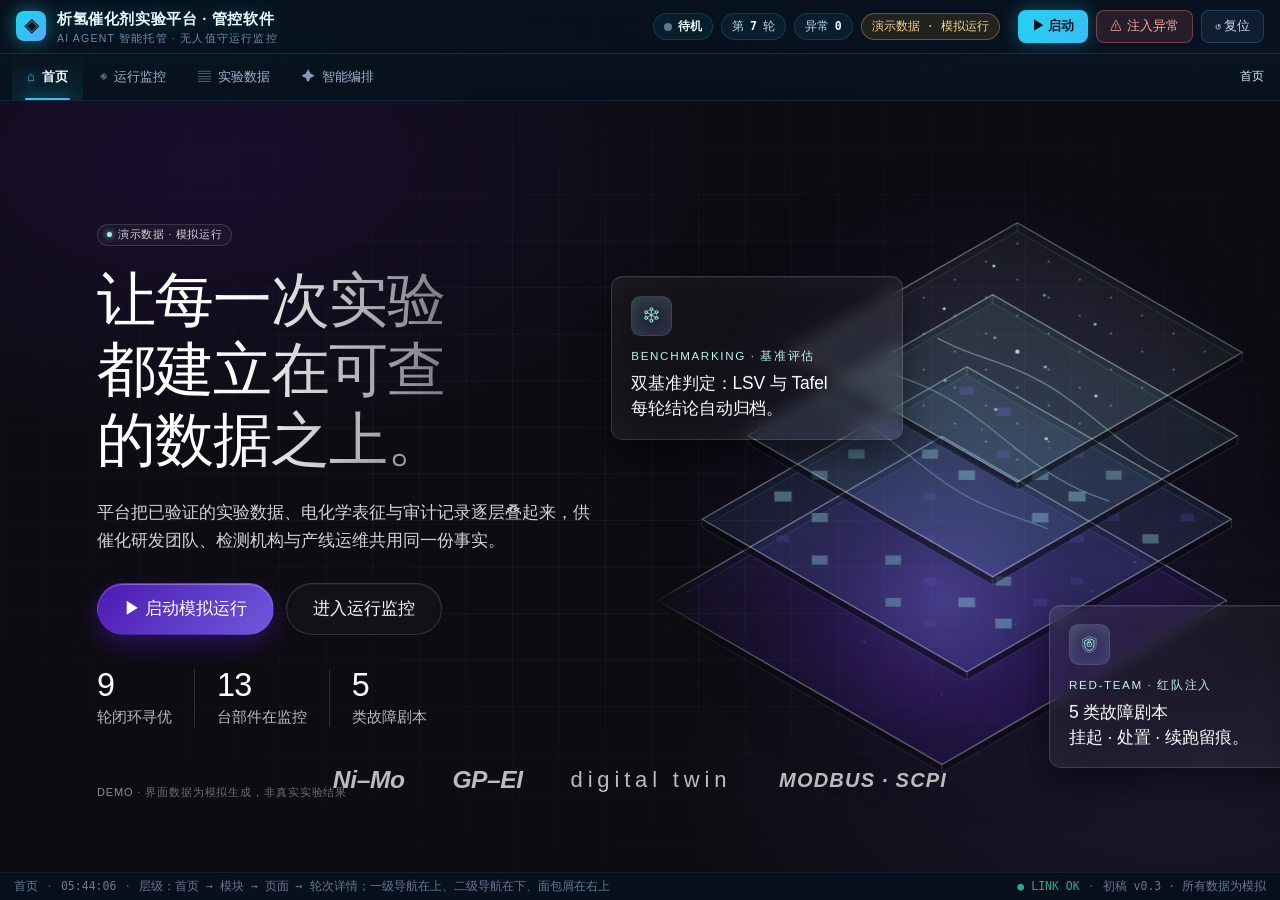
==== commit 7a423e0a: "feat: 首页改版为深色 premium Hero（v0.4） 浅色内嵌样式 → 单屏 Hero，文案换成项目自己的，其余页面与导航逻辑未改动。  新增 assets/hero.css（独立 .hv" ====
--- a/展示网页/index.html
+++ b/展示网页/index.html
@@ -5,6 +5,7 @@
 <meta name="viewport" content="width=device-width, initial-scale=1">
 <title>析氢催化剂实验平台 · 管控软件 v0.3</title>
 <link rel="stylesheet" href="assets/app.css">
+<link rel="stylesheet" href="assets/hero.css">
 </head>
 <body>
 <div id="app">
--- a/展示网页/assets/hero.css
+++ b/展示网页/assets/hero.css
@@ -0,0 +1,270 @@
+/* ============================================================
+   首页 Hero（v0.4）—— 深色 premium 科技风
+   独立样式表：只作用于 .hv 命名空间，不影响其他页面。
+   ============================================================ */
+
+/* 首页吃满内容区（其他页面不受影响） */
+.main.bleed{padding:0;overflow:hidden}
+
+.hv{
+  /* 调色板 */
+  --hv-bg:#0d0c11;
+  --hv-ink:#ffffff;
+  --hv-nav:#b9b8bb;
+  --hv-muted:#d3d3d7;
+  --hv-word:#bdbdc1;
+  --hv-teal:#9ff0ec;
+  --hv-kicker:#bdf7ee;
+  --hv-logo:#bcbcbf;
+  --hv-v1:#4d19b1;
+  --hv-v2:#6f5adc;
+  /* 字体（DM Sans / Inter 无法离线自托管，用同比例系统栈替代） */
+  --hv-display:"DM Sans","Segoe UI Variable Display","Segoe UI",-apple-system,"PingFang SC","Microsoft YaHei",sans-serif;
+  --hv-text:"Inter","Segoe UI",-apple-system,"PingFang SC","Microsoft YaHei",sans-serif;
+  /* 设计画布：1980 × 1080，1 单位按可用高度缩放 */
+  --u:min(calc(100vw / 1980),calc((100vh - 128px) / 1080));
+
+  position:relative;height:100%;overflow:hidden;
+  background:var(--hv-bg);color:var(--hv-ink);
+  font-family:var(--hv-text);font-weight:400;
+  -webkit-font-smoothing:antialiased;
+  isolation:isolate;
+}
+
+/* 背景：淡淡的方格网 */
+.hv::before{
+  content:"";position:absolute;inset:0;pointer-events:none;
+  background-image:
+    linear-gradient(rgba(255,255,255,.045) 1px,transparent 1px),
+    linear-gradient(90deg,rgba(255,255,255,.045) 1px,transparent 1px);
+  background-size:calc(72 * var(--u)) calc(72 * var(--u));
+  -webkit-mask-image:radial-gradient(ellipse 78% 74% at 52% 46%,#000 26%,transparent 88%);
+  mask-image:radial-gradient(ellipse 78% 74% at 52% 46%,#000 26%,transparent 88%);
+}
+/* 背景：左上角一抹暗紫氛围光 */
+.hv::after{
+  content:"";position:absolute;inset:0;pointer-events:none;z-index:0;
+  background:
+    radial-gradient(60% 55% at 16% 8%,rgba(77,25,177,.18),transparent 70%),
+    radial-gradient(55% 50% at 92% 88%,rgba(109,90,220,.14),transparent 72%);
+}
+
+/* 设计画布：居中，上下吃满，多余宽度就是背景 */
+.hv-canvas{
+  position:absolute;left:50%;top:50%;transform:translate(-50%,-50%);
+  width:calc(1980 * var(--u));height:calc(1080 * var(--u));
+  z-index:1;
+}
+
+/* ---------------- 左栏 ---------------- */
+.hv-copy{
+  position:absolute;left:calc(150 * var(--u));top:calc(132 * var(--u));
+  width:calc(1180 * var(--u));
+}
+.hv-eyebrow{
+  display:inline-flex;align-items:center;gap:calc(10 * var(--u));
+  height:calc(34 * var(--u));padding:0 calc(14 * var(--u));
+  border-radius:999px;border:1px solid rgba(255,255,255,.14);
+  background:rgba(255,255,255,.03);
+  font-size:calc(17 * var(--u));letter-spacing:.06em;color:var(--hv-muted);
+  margin-bottom:calc(30 * var(--u));
+}
+.hv-eyebrow i{
+  width:calc(7 * var(--u));height:calc(7 * var(--u));border-radius:50%;
+  background:var(--hv-teal);box-shadow:0 0 calc(10 * var(--u)) var(--hv-teal);
+}
+.hv-h1{
+  margin:0;font-family:var(--hv-display);font-weight:400;
+  font-size:calc(92 * var(--u));line-height:calc(108 * var(--u));
+  letter-spacing:calc(-1.6 * var(--u));
+}
+.hv-linewrap{overflow:hidden;display:block}
+.hv-line{
+  display:inline-block;will-change:transform;
+  background:linear-gradient(90deg,#ffffff 40%,#7c7b85 100%);
+  -webkit-background-clip:text;background-clip:text;color:transparent;
+}.hv-sub{
+  margin:calc(38 * var(--u)) 0 0;max-width:calc(780 * var(--u));
+  font-size:calc(27 * var(--u));line-height:1.6;font-weight:300;color:var(--hv-muted);
+}
+.hv-btns{display:flex;gap:calc(18 * var(--u));margin-top:calc(44 * var(--u))}
+.hv-btn{
+  display:inline-flex;align-items:center;justify-content:center;gap:calc(12 * var(--u));
+  height:calc(80 * var(--u));padding:0 calc(40 * var(--u));
+  border-radius:999px;border:1px solid transparent;cursor:pointer;
+  font-family:var(--hv-text);font-size:calc(26 * var(--u));font-weight:500;
+  color:var(--hv-ink);white-space:nowrap;transition:transform .18s ease,box-shadow .18s ease,background .18s ease;
+}
+.hv-btn--primary{
+  background:linear-gradient(135deg,var(--hv-v1),var(--hv-v2));
+  box-shadow:0 calc(14 * var(--u)) calc(38 * var(--u)) rgba(77,25,177,.45),
+             inset 0 1px 0 rgba(255,255,255,.28);
+}
+.hv-btn--primary:hover{box-shadow:0 calc(18 * var(--u)) calc(46 * var(--u)) rgba(109,90,220,.6),
+             inset 0 1px 0 rgba(255,255,255,.34)}
+.hv-btn--glass{
+  background:rgba(255,255,255,.02);border-color:rgba(255,255,255,.16);
+  -webkit-backdrop-filter:blur(8px) brightness(1.15) saturate(.8);
+  backdrop-filter:blur(8px) brightness(1.15) saturate(.8);
+  box-shadow:inset 0 1px 0 rgba(255,255,255,.06);
+}
+.hv-btn--glass:hover{background:rgba(255,255,255,.06);border-color:rgba(255,255,255,.28)}
+.hv-btn:active{transform:translateY(1px)}
+.hv-btn:focus-visible{outline:2px solid var(--hv-teal);outline-offset:3px}
+
+/* 数据条 */
+.hv-stats{display:flex;align-items:stretch;margin-top:calc(52 * var(--u))}
+.hv-stat{padding:0 calc(34 * var(--u))}
+.hv-stat:first-child{padding-left:0}
+.hv-stat + .hv-stat{border-left:1px solid rgba(255,255,255,.14)}
+.hv-stat b{
+  display:block;font-family:var(--hv-display);font-weight:400;
+  font-size:calc(50 * var(--u));line-height:1.05;letter-spacing:calc(-1 * var(--u));
+  font-variant-numeric:tabular-nums;
+}
+.hv-stat span{
+  display:block;margin-top:calc(8 * var(--u));
+  font-size:calc(23 * var(--u));line-height:1.3;font-weight:300;color:var(--hv-nav);
+}
+
+/* ---------------- 右侧艺术区 ---------------- */
+.hv-stage{
+  position:absolute;left:calc(975 * var(--u));top:0;
+  width:calc(1080 * var(--u));height:calc(1080 * var(--u));z-index:1;
+}
+.hv-art{position:absolute;inset:0;
+  -webkit-mask-image:radial-gradient(closest-side at 50% 50%,#000 64%,rgba(0,0,0,.72) 82%,transparent 100%);
+  mask-image:radial-gradient(closest-side at 50% 50%,#000 64%,rgba(0,0,0,.72) 82%,transparent 100%);
+}
+.hv-art canvas{display:block;width:100%;height:100%}
+
+/* 玻璃卡 */
+.hv-card{
+  position:absolute;width:calc(451 * var(--u));min-height:calc(201 * var(--u));
+  padding:calc(28 * var(--u)) calc(30 * var(--u));
+  border-radius:calc(18 * var(--u));
+  background:rgba(255,255,255,.02);
+  border:1px solid rgba(255,255,255,.16);
+  -webkit-backdrop-filter:blur(8px) brightness(1.15) saturate(.8);
+  backdrop-filter:blur(8px) brightness(1.15) saturate(.8);
+  box-shadow:
+    inset 0 1px 0 rgba(255,255,255,.07),
+    inset 0 0 calc(60 * var(--u)) rgba(255,255,255,.05),
+    0 calc(24 * var(--u)) calc(60 * var(--u)) rgba(0,0,0,.5);
+  z-index:3;
+}
+.hv-card--a{left:calc(-30 * var(--u));top:calc(215 * var(--u))}
+.hv-card--b{right:calc(-18 * var(--u));bottom:calc(104 * var(--u))}
+.hv-card .ic{
+  width:calc(63 * var(--u));height:calc(63 * var(--u));border-radius:calc(15 * var(--u));
+  display:flex;align-items:center;justify-content:center;
+  background:linear-gradient(160deg,rgba(159,240,236,.14),rgba(109,90,220,.16));
+  border:1px solid rgba(255,255,255,.12);
+  box-shadow:inset 0 0 calc(24 * var(--u)) rgba(159,240,236,.16);
+  margin-bottom:calc(20 * var(--u));
+}
+.hv-card .ic svg{width:calc(32 * var(--u));height:calc(32 * var(--u));display:block}
+.hv-kicker{
+  font-size:calc(18 * var(--u));line-height:1.2;letter-spacing:.14em;
+  text-transform:uppercase;color:var(--hv-kicker);font-weight:500;
+}
+.hv-title{
+  margin:calc(12 * var(--u)) 0 0;font-size:calc(27 * var(--u));line-height:1.42;
+  font-weight:400;color:var(--hv-ink);letter-spacing:calc(-.2 * var(--u));
+}
+
+/* ---------------- 底部 logo 行 ---------------- */
+.hv-logos{
+  position:absolute;left:0;right:0;bottom:calc(56 * var(--u));z-index:2;
+  display:flex;align-items:center;justify-content:center;
+  gap:calc(74 * var(--u));color:var(--hv-logo);
+}
+.hv-logo{white-space:nowrap;opacity:.92}
+.hv-logo--bi{font-family:var(--hv-display);font-style:italic;font-weight:700;font-size:calc(38 * var(--u));letter-spacing:calc(-.6 * var(--u))}
+.hv-logo--wide{font-family:var(--hv-display);font-weight:400;font-size:calc(34 * var(--u));letter-spacing:.22em}
+.hv-logo--caps{font-family:var(--hv-display);font-style:italic;font-weight:700;font-size:calc(31 * var(--u));letter-spacing:.06em}
+
+/* 角落小字（诚实标注） */
+.hv-foot{
+  position:absolute;left:calc(150 * var(--u));bottom:calc(54 * var(--u));z-index:2;
+  font-size:calc(17 * var(--u));letter-spacing:.08em;color:#6d6c74;
+}
+.hv-foot b{color:#8d8c95;font-weight:500}
+
+/* ---------------- 入场动画（纯 CSS：一次性，可复现） ---------------- */
+@keyframes hvRise{from{opacity:0;transform:translateY(22px)}to{opacity:1;transform:translateY(0)}}
+@keyframes hvLineUp{from{transform:translateY(108%)}to{transform:translateY(0)}}
+@keyframes hvCardIn{from{opacity:0;transform:translateY(34px) scale(.985)}to{opacity:1;transform:translateY(0) scale(1)}}
+@keyframes hvBtnIn{
+  0%{opacity:0;transform:translateY(26px) scale(.985)}
+  72%{opacity:1;transform:translateY(0) scale(1.015)}
+  100%{opacity:1;transform:translateY(0) scale(1)}
+}
+.hv-eyebrow,.hv-sub,.hv-stat,.hv-logo,.hv-foot{
+  opacity:0;animation:hvRise .9s cubic-bezier(.16,.84,.3,1) forwards;
+  animation-delay:var(--d,0s);
+}
+.hv-line{
+  animation:hvLineUp 1s cubic-bezier(.2,.86,.24,1) both;
+  animation-delay:var(--d,0s);
+}
+.hv-btn{
+  opacity:0;animation:hvBtnIn 1s cubic-bezier(.2,.85,.25,1) forwards;
+  animation-delay:var(--d,0s);
+}
+.hv-card{
+  opacity:0;animation:hvCardIn 1.1s cubic-bezier(.16,.84,.3,1) forwards;
+  animation-delay:var(--d,0s);
+}
+
+/* 静止终态（?noanim / 减少动态 / 动画时钟未推进时的兜底） */
+.hv-nomotion .hv-eyebrow,.hv-nomotion .hv-sub,.hv-nomotion .hv-stat,
+.hv-nomotion .hv-logo,.hv-nomotion .hv-foot,.hv-nomotion .hv-btn,.hv-nomotion .hv-card{
+  animation:none;opacity:1;transform:none;
+}
+.hv-nomotion .hv-line{animation:none;transform:none}
+
+/* ---------------- 窄屏：单列回流 ---------------- */
+@media (max-width:1100px){
+  .main.bleed{overflow:auto}
+  .hv{
+    --f:clamp(.55px,.449px + .0284vw,.76px);
+    height:auto;min-height:100%;
+    padding:calc(26 * var(--f)) calc(20 * var(--f)) calc(48 * var(--f));
+  }
+  .hv::before{background-size:calc(46 * var(--f)) calc(46 * var(--f))}
+  .hv-canvas{position:static;transform:none;width:auto;height:auto;display:block}
+  .hv-copy{position:static;width:auto;max-width:calc(620 * var(--f));margin:0 auto}
+  .hv-eyebrow{height:calc(30 * var(--f));font-size:calc(13 * var(--f));margin-bottom:calc(20 * var(--f))}
+  .hv-h1{font-size:calc(52 * var(--f));line-height:calc(62 * var(--f));letter-spacing:calc(-.8 * var(--f))}
+  .hv-sub{margin-top:calc(20 * var(--f));font-size:calc(16 * var(--f));max-width:calc(420 * var(--f))}
+  .hv-btns{margin-top:calc(24 * var(--f));gap:calc(12 * var(--f));flex-wrap:wrap}
+  .hv-btn{height:calc(52 * var(--f));padding:0 calc(24 * var(--f));font-size:calc(16 * var(--f))}
+  .hv-stats{margin-top:calc(28 * var(--f));flex-wrap:wrap;gap:calc(18 * var(--f)) 0}
+  .hv-stat{padding:0 calc(18 * var(--f))}
+  .hv-stat:first-child{padding-left:0}
+  .hv-stat b{font-size:calc(30 * var(--f))}
+  .hv-stat span{font-size:calc(14 * var(--f));margin-top:calc(4 * var(--f))}
+  /* 艺术区 + 两张卡错落叠放 */
+  .hv-stage{position:relative;left:auto;top:auto;width:100%;height:calc(340 * var(--f));margin:calc(26 * var(--f)) auto 0}
+  .hv-card{width:min(74%,calc(300 * var(--f)));max-width:100%;min-height:0;padding:calc(16 * var(--f)) calc(18 * var(--f));border-radius:calc(14 * var(--f))}
+  .hv-card--a{left:0;top:0}
+  .hv-card--b{right:0;bottom:0;top:auto}
+  .hv-card .ic{width:calc(36 * var(--f));height:calc(36 * var(--f));border-radius:calc(10 * var(--f));margin-bottom:calc(10 * var(--f))}
+  .hv-card .ic svg{width:calc(20 * var(--f));height:calc(20 * var(--f))}
+  .hv-kicker{font-size:calc(11 * var(--f));letter-spacing:.1em}
+  .hv-title{font-size:calc(15 * var(--f));margin-top:calc(7 * var(--f))}
+  .hv-logos{position:static;margin-top:calc(30 * var(--f));gap:calc(24 * var(--f));flex-wrap:wrap}
+  .hv-logo--bi{font-size:calc(20 * var(--f))}
+  .hv-logo--wide{font-size:calc(18 * var(--f));letter-spacing:.16em}
+  .hv-logo--caps{font-size:calc(16 * var(--f))}
+  .hv-foot{position:static;margin-top:calc(16 * var(--f));font-size:calc(11 * var(--f))}
+}
+
+@media (prefers-reduced-motion:reduce){
+  .hv-eyebrow,.hv-sub,.hv-stat,.hv-logo,.hv-foot,.hv-btn,.hv-card{
+    animation:none;opacity:1;transform:none;
+  }
+  .hv-line{animation:none;transform:none}
+  .hv-btn{transition:none}
+}
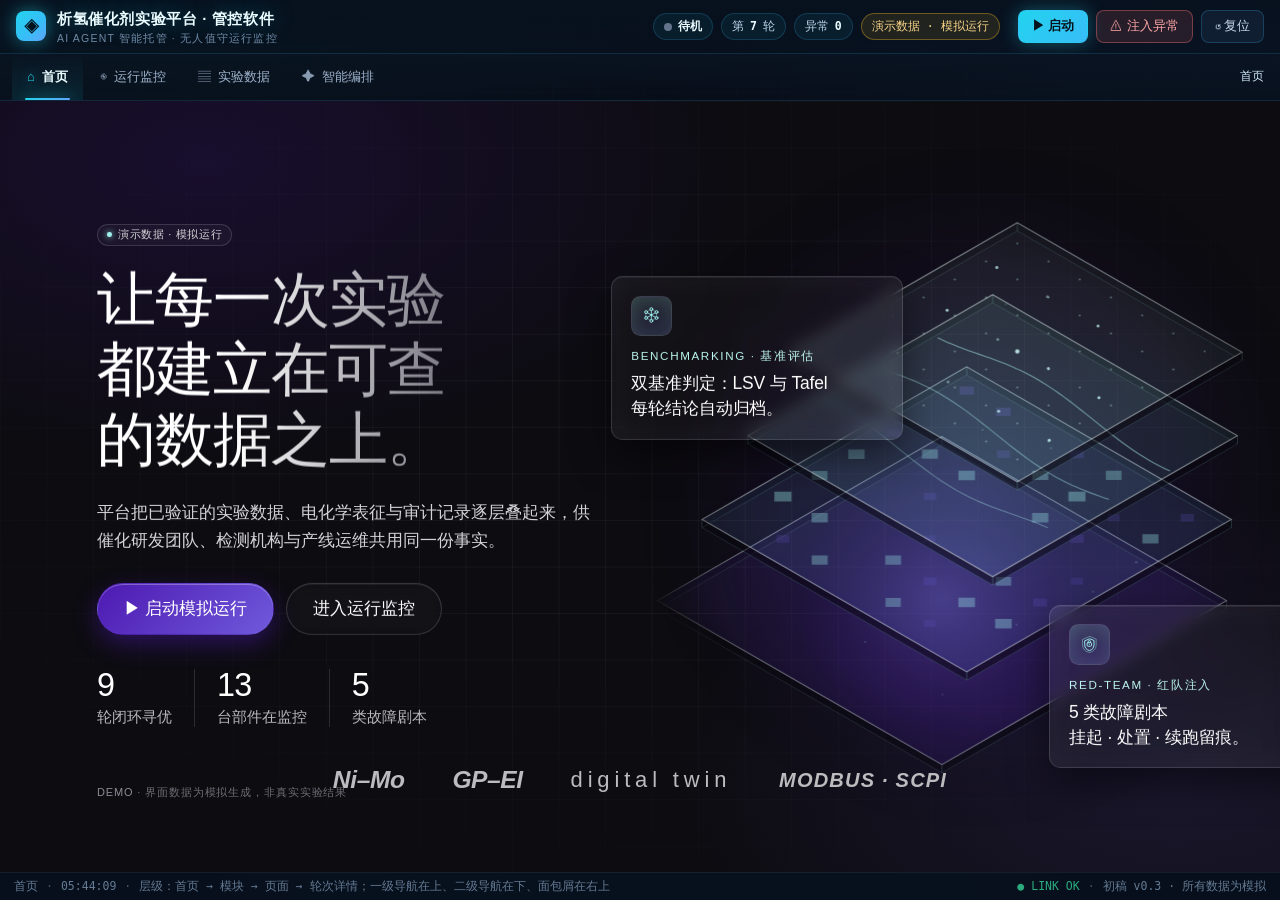
==== commit 72560b56: "feat: 数字孪生 v0.5 — 真几何 3D + 零件清单/需求比对双向联动 一、场景（平台改造/3D数字孪生/make_scene.py） - 新增 20 件改造机构零件：R-27 三节滑轨（左" ====
--- a/展示网页/index.html
+++ b/展示网页/index.html
@@ -63,6 +63,9 @@
 <script src="core/sim.js"></script>
 <!-- 组件与图表 -->
 <script src="ui/kit.js"></script>
+<!-- 3D 引擎与场景（由 make_scene.py 生成；数字孪生页使用） -->
+<script src="assets/3d/engine3d.js"></script>
+<script src="assets/3d/scene.js"></script>
 <!-- 视图：第一层 首页 / 第二层 模块总览 / 第三层 功能页与轮次详情 -->
 <script src="views/home.js"></script>
 <script src="views/module.js"></script>
--- a/展示网页/assets/app.css
+++ b/展示网页/assets/app.css
@@ -592,3 +592,120 @@
   .cap:hover,.step:hover,.modcard:hover{transform:none}
   .banner.stop{animation:none}
 }
+
+/* ============================================================
+   数字孪生页（v0.5）：左 3D + 右侧零件/需求联动
+   ============================================================ */
+.main.twinpage{padding:12px;overflow:hidden;position:relative}
+.tw{display:grid;grid-template-columns:1fr 372px;gap:12px;height:100%;min-height:0}
+.tw-stage{
+  position:relative;min-height:0;border-radius:12px;overflow:hidden;
+  border:1px solid rgba(56,189,248,.22);
+  background:radial-gradient(120% 90% at 50% 0%,#0d1a2a,#05090f 70%);
+  box-shadow:inset 0 0 70px rgba(34,211,238,.07);
+}
+.tw-stage canvas{display:block;width:100%;height:100%}
+.tw-toolbar{position:absolute;left:12px;top:12px;display:flex;gap:6px;flex-wrap:wrap;z-index:3;max-width:calc(100% - 300px)}
+.tw-views{position:absolute;right:12px;top:12px;display:flex;gap:4px;z-index:3}
+.tw-btn{
+  font-size:11.5px;padding:5px 10px;border-radius:7px;white-space:nowrap;cursor:pointer;
+  border:1px solid rgba(56,189,248,.28);background:rgba(10,22,38,.82);color:#b9d3e8;transition:.15s;
+}
+.tw-btn:hover{border-color:rgba(34,211,238,.6);color:#eafcff;background:rgba(34,211,238,.12)}
+.tw-btn--primary{
+  background:linear-gradient(135deg,#22d3ee,#38bdf8);color:#04121c;border-color:transparent;font-weight:600;
+  box-shadow:0 0 14px rgba(34,211,238,.35);
+}
+.tw-btn--danger{background:rgba(248,113,113,.12);border-color:rgba(248,113,113,.4);color:#fca5a5}
+.tw-views button{
+  font-size:11px;padding:4px 9px;border-radius:999px;cursor:pointer;
+  border:1px solid rgba(56,189,248,.2);background:rgba(10,22,38,.72);color:#8fb6d4;transition:.15s;
+}
+.tw-views button:hover{color:#eafcff;border-color:rgba(34,211,238,.5)}
+.tw-views button.on{background:linear-gradient(135deg,#22d3ee,#38bdf8);color:#04121c;border-color:transparent;font-weight:600}
+.tw-hud{
+  position:absolute;display:flex;align-items:center;gap:6px;z-index:3;
+  font-family:var(--mono);font-size:11px;color:#8fb6d4;
+  background:rgba(6,14,24,.74);border:1px solid rgba(56,189,248,.16);border-radius:7px;padding:4px 9px;
+}
+.tw-hud.bl{left:12px;bottom:12px}
+.tw-hud.br{right:12px;bottom:12px}
+.tw-hint{
+  position:absolute;left:50%;bottom:14px;transform:translateX(-50%);
+  font-size:11px;color:#5f7791;z-index:2;pointer-events:none;white-space:nowrap;
+}
+.tw-tag{
+  position:absolute;left:50%;bottom:42px;transform:translateX(-50%) translateY(6px);
+  font-family:var(--mono);font-size:11px;color:#04121c;white-space:nowrap;z-index:3;pointer-events:none;
+  background:linear-gradient(135deg,#a5f3fc,#67e8f9);border-radius:999px;padding:3px 12px;
+  opacity:0;transition:.2s;box-shadow:0 0 18px rgba(34,211,238,.5);
+}
+.tw-tag.show{opacity:1;transform:translateX(-50%) translateY(0)}
+
+.tw-side{
+  display:flex;flex-direction:column;min-height:0;overflow:hidden;border-radius:12px;
+  border:1px solid rgba(56,189,248,.18);
+  background:linear-gradient(180deg,rgba(15,26,42,.94),rgba(9,16,27,.94));
+  box-shadow:0 12px 30px rgba(0,0,0,.35);
+}
+.tw-tabs{display:flex;flex:0 0 auto;border-bottom:1px solid rgba(56,189,248,.14)}
+.tw-tab{flex:1;text-align:center;padding:9px 0;font-size:12.5px;color:#8fb6d4;cursor:pointer;transition:.15s}
+.tw-tab:hover{color:#dff6ff}
+.tw-tab.on{color:#eafcff;background:rgba(34,211,238,.08);box-shadow:inset 0 -2px 0 #22d3ee}
+.tw-tab b{color:#67e8f9;font-family:var(--mono);margin-left:4px;font-weight:600}
+.tw-search{flex:0 0 auto;padding:8px 10px}
+.tw-search input{
+  width:100%;font:inherit;font-size:12px;padding:6px 9px;border-radius:7px;
+  border:1px solid rgba(56,189,248,.2);background:rgba(6,14,24,.8);color:#e6f0fa;
+}
+.tw-search input:focus{outline:none;border-color:rgba(34,211,238,.55)}
+.tw-list{flex:1 1 auto;overflow:auto;min-height:0;padding:0 6px 6px}
+.tw-grouphd{
+  position:sticky;top:0;z-index:1;display:flex;justify-content:space-between;
+  font-size:10.5px;letter-spacing:.6px;color:#7f9ab5;padding:7px 6px 5px;
+  background:rgba(9,16,27,.97);border-bottom:1px dotted rgba(56,189,248,.14);
+}
+.tw-grouphd span{font-family:var(--mono);color:#5f7791}
+.tw-row{
+  display:grid;grid-template-columns:1fr auto auto;gap:8px;align-items:center;
+  padding:5px 8px;border-radius:6px;font-size:12px;color:#c6d8ea;cursor:pointer;transition:.12s;
+}
+.tw-row:hover{background:rgba(34,211,238,.08)}
+.tw-row.on{background:rgba(34,211,238,.16);box-shadow:inset 2px 0 0 #22d3ee;color:#eafcff}
+.tw-row .nm{overflow:hidden;text-overflow:ellipsis;white-space:nowrap}
+.tw-row .code{font-family:var(--mono);font-size:10px;color:#6f8aa6}
+.tw-row .spec{
+  font-family:var(--mono);font-size:10px;color:#67e8f9;
+  background:rgba(34,211,238,.08);border:1px solid rgba(56,189,248,.2);border-radius:4px;padding:0 5px;
+}
+.tw-row--req{grid-template-columns:50px 1fr auto}
+.tw-row .rid{font-family:var(--mono);color:#67e8f9;font-size:11px}
+.tw-row .cnt{font-size:10.5px;color:#7f9ab5;font-family:var(--mono)}
+.tw-row.dim{opacity:.5}
+.tw-empty{padding:18px;text-align:center;color:#5f7791;font-size:12px}
+.tw-info{
+  flex:0 0 auto;padding:9px 11px;border-top:1px solid rgba(56,189,248,.16);
+  background:rgba(6,14,24,.55);max-height:150px;overflow:auto;
+}
+.tw-i-hd{display:flex;align-items:baseline;gap:8px;font-size:13px;color:#eafcff}
+.tw-i-hd .code{font-family:var(--mono);font-size:10px;color:#6f8aa6}
+.tw-i-req{margin-top:4px;font-size:11.5px;color:#9dc2dd}
+.tw-i-req i{font-style:normal;font-family:var(--mono);color:#67e8f9;margin-right:5px}
+.tw-i-req em{float:right;font-style:normal;color:#7f9ab5;font-family:var(--mono);font-size:10.5px}
+.tw-i-desc{margin-top:4px;font-size:11.5px;color:#8fb6d4;line-height:1.6}
+.tw-i-meta{margin-top:4px;font-size:10.5px;color:#6f8aa6;line-height:1.5}
+.tw-i-act{margin-top:5px;font-size:11px;color:#fbbf24}
+.tw-log{
+  flex:0 0 auto;height:86px;overflow:hidden;padding:6px 10px;
+  border-top:1px solid rgba(56,189,248,.14);
+  font-family:var(--mono);font-size:10.5px;color:#7f9ab5;line-height:1.55;
+}
+.tw-log .t{color:#5f7791;margin-right:6px}
+.tw-log .ok{color:#6ee7b7}
+.tw-log .w{color:#fcd34d}
+.tw-log .e{color:#fca5a5}
+@media (max-width:1180px){
+  .main.twinpage{overflow:auto}
+  .tw{grid-template-columns:1fr;grid-template-rows:minmax(360px,1fr) 340px;height:auto}
+  .tw-toolbar{max-width:calc(100% - 24px)}
+}
